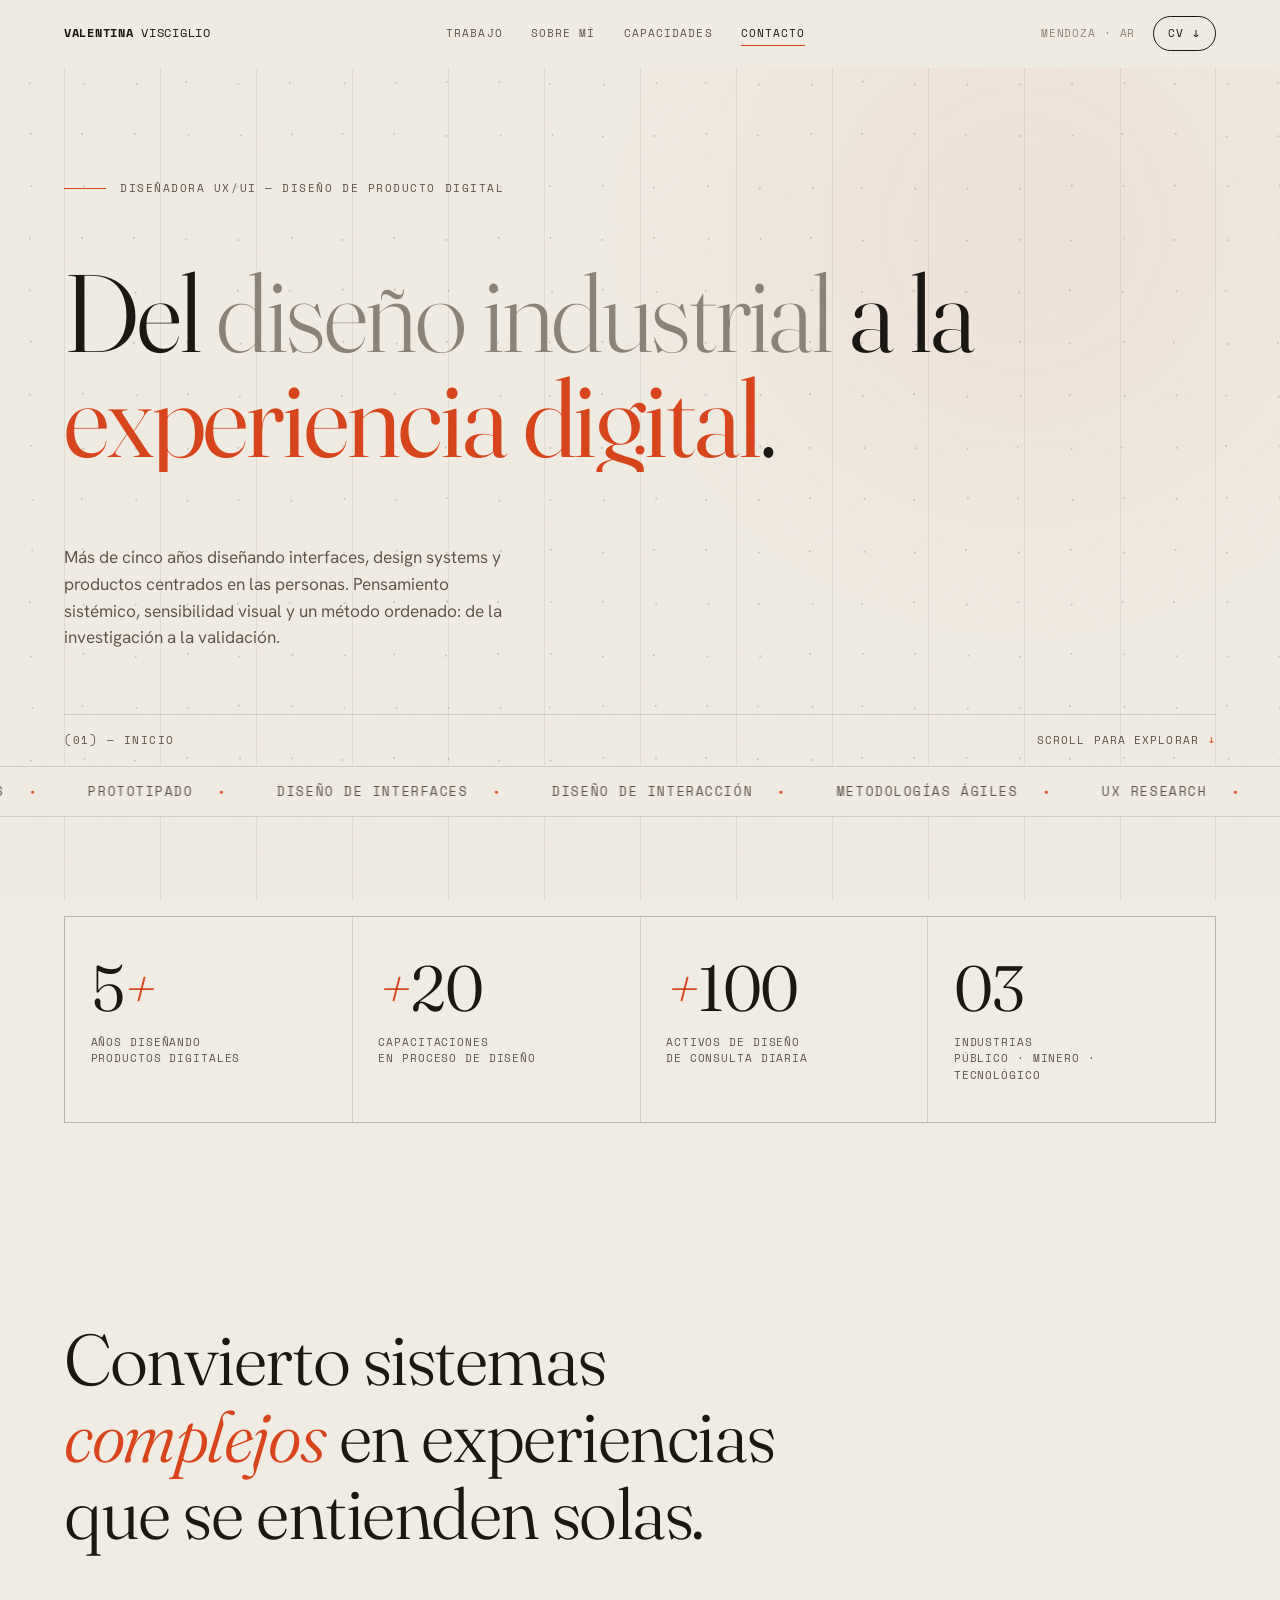
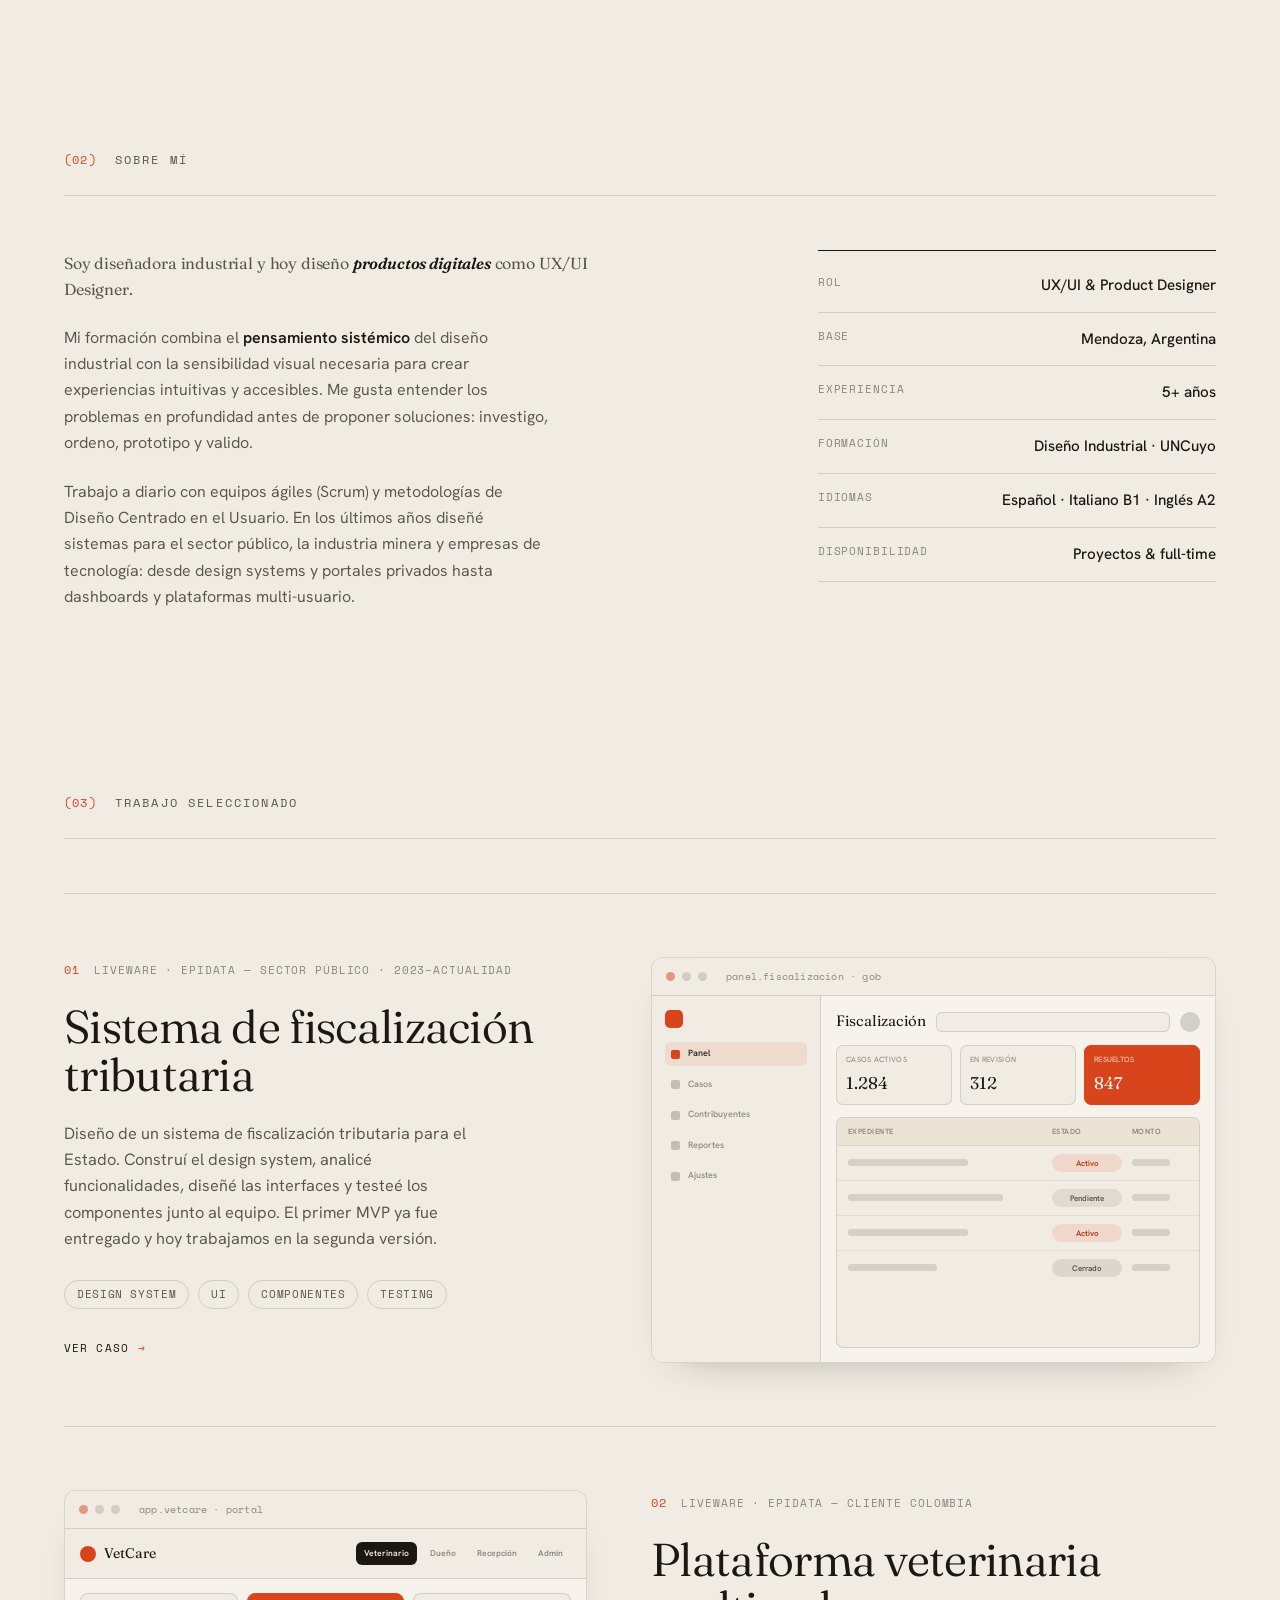
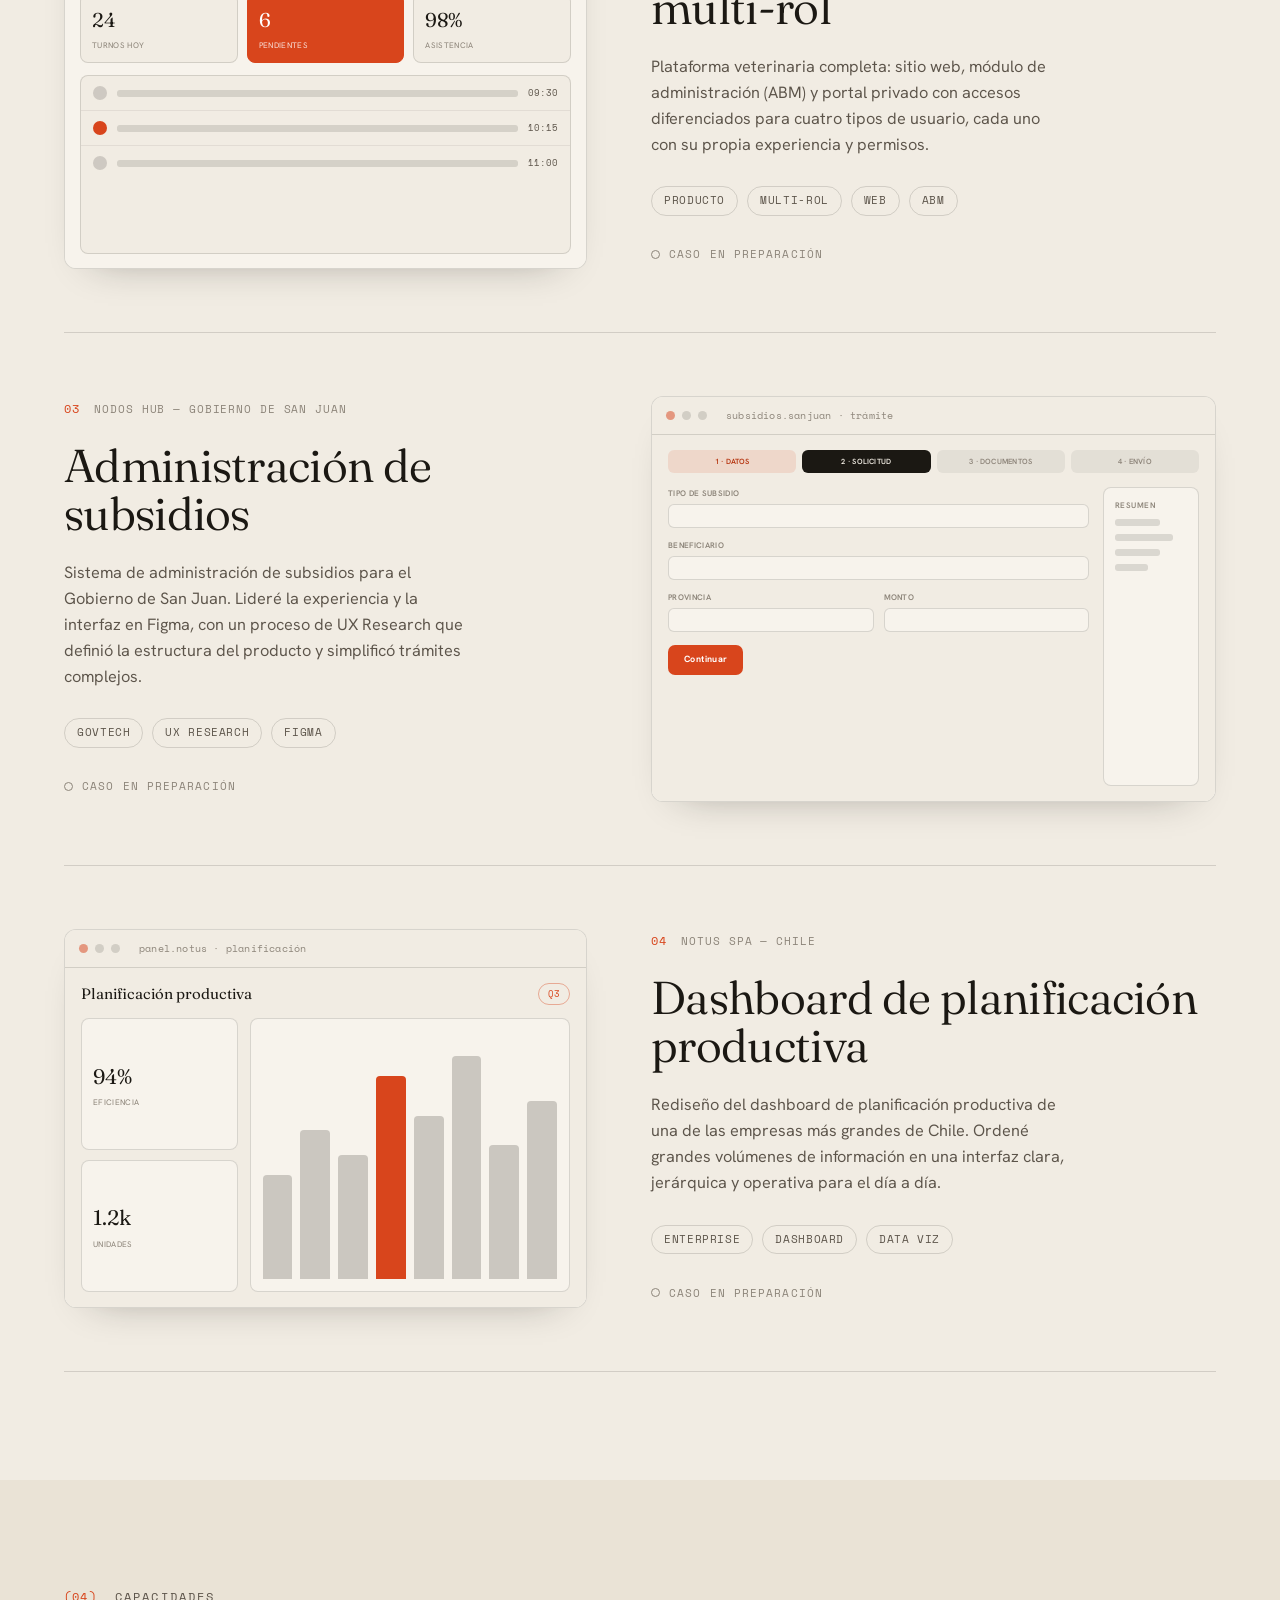
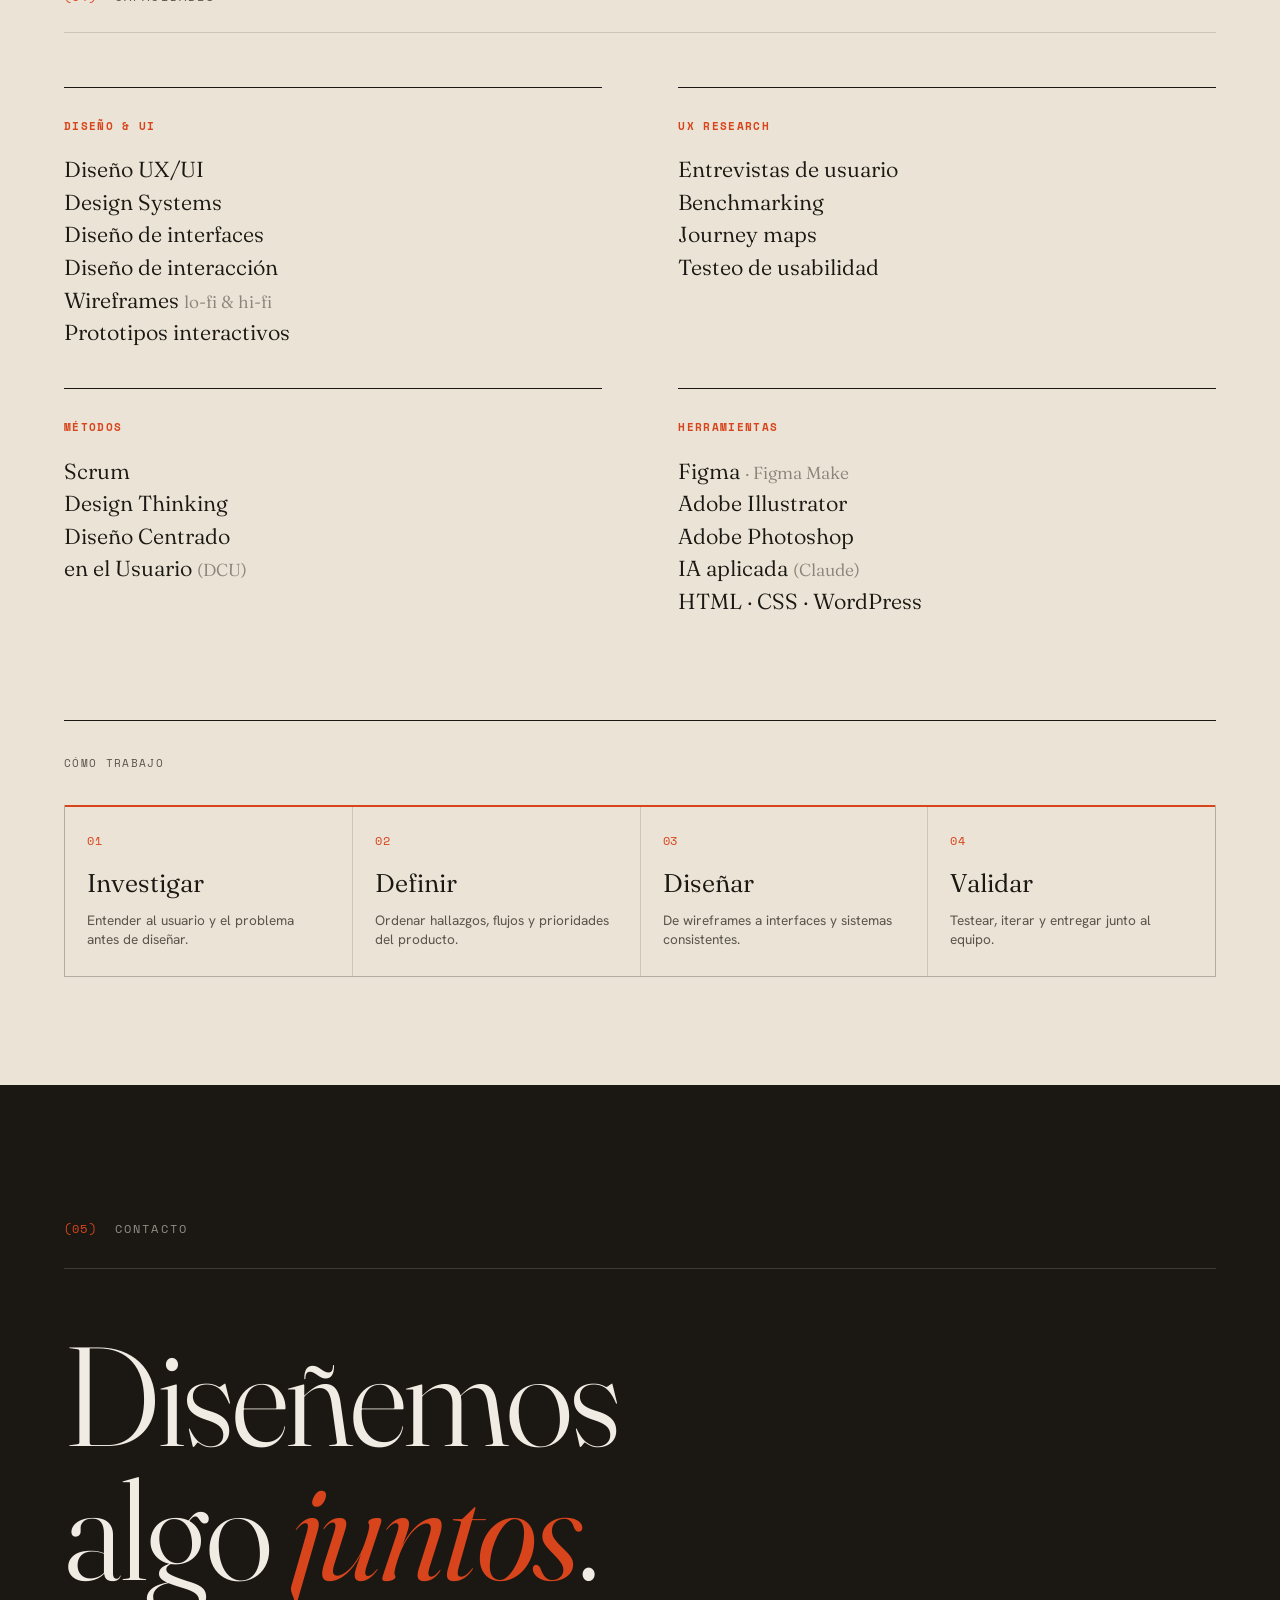
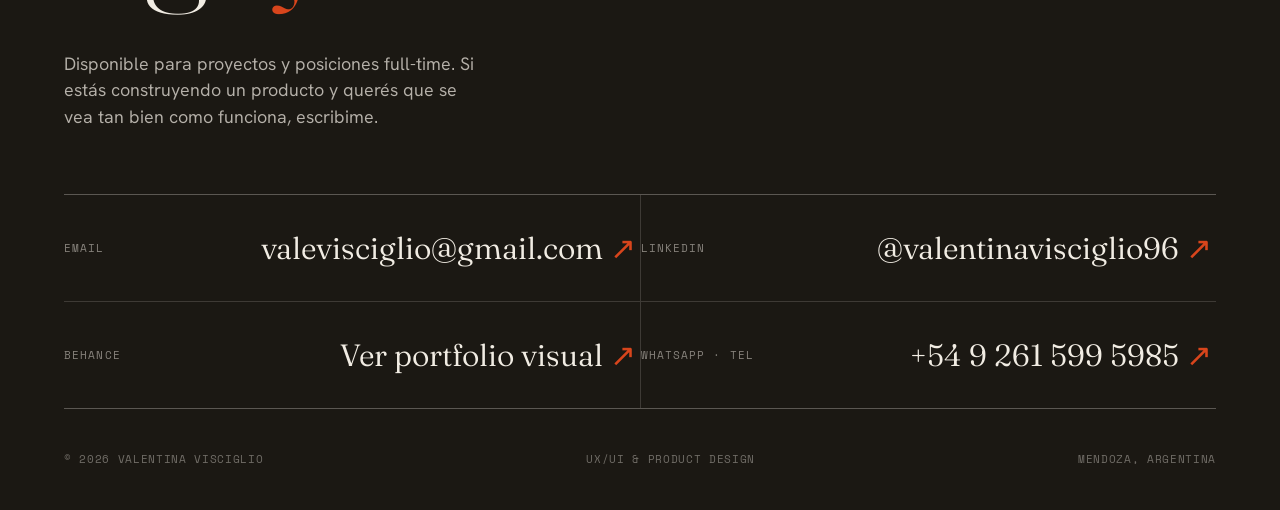
==== index.html @ 0d9dd40e "Initial commit: portfolio estatico (HTML/CSS/JS)" ====
<!DOCTYPE html>
<html lang="es">
<head>
<meta charset="UTF-8">
<meta name="viewport" content="width=device-width, initial-scale=1.0">
<title>Valentina Visciglio — Diseñadora UX/UI · Diseño de producto digital</title>
<meta name="description" content="Portfolio de Valentina Visciglio, diseñadora UX/UI con base en diseño industrial. Design systems, UX research y productos digitales centrados en las personas. Mendoza, Argentina.">
<meta name="theme-color" content="#1B1813">
<link rel="icon" href="assets/favicon.svg" type="image/svg+xml">
<meta property="og:type" content="website">
<meta property="og:title" content="Valentina Visciglio — Diseñadora UX/UI">
<meta property="og:description" content="Del diseño industrial a la experiencia digital. Design systems, UX research y productos digitales centrados en las personas.">
<meta property="og:image" content="assets/og-image.png">
<meta property="og:url" content="https://valentinavisciglio.com.ar/">
<meta property="og:locale" content="es_AR">
<meta name="twitter:card" content="summary_large_image">
<meta name="twitter:title" content="Valentina Visciglio — Diseñadora UX/UI">
<meta name="twitter:description" content="Del diseño industrial a la experiencia digital.">
<meta name="twitter:image" content="assets/og-image.png">

<link rel="preconnect" href="https://fonts.googleapis.com">
<link rel="preconnect" href="https://fonts.gstatic.com" crossorigin>
<link href="https://fonts.googleapis.com/css2?family=Fraunces:ital,opsz,wght@0,9..144,300..900;1,9..144,300..900&family=Hanken+Grotesk:wght@300..800&family=Space+Mono:wght@400;700&display=swap" rel="stylesheet">

<link rel="stylesheet" href="styles.css">
</head>
<body class="loading">
<a href="#trabajo" class="skip">Saltar al contenido</a>

<div class="loader" id="loader" aria-hidden="true">
  <div class="loader__inner">
    <span class="loader__name">Valentina Visciglio</span>
    <span class="loader__bar"><i></i></span>
    <span class="loader__pct" id="pct">0</span>
  </div>
</div>

<div class="glow" aria-hidden="true"></div>
<div class="grain" aria-hidden="true"></div>
<div class="progress" id="progress" aria-hidden="true"></div>
<div class="grid-lines" aria-hidden="true"><span></span><span></span><span></span><span></span><span></span><span></span><span></span><span></span><span></span><span></span><span></span><span></span></div>
<div class="cursor" id="cursor"><span class="cursor__label">Ver</span></div>

<header class="bar" id="bar">
  <div class="bar__inner">
    <a href="#top" class="bar__name" data-link><b>Valentina</b> Visciglio</a>
    <nav class="bar__nav">
      <a href="#trabajo" data-link class="magnetic">Trabajo</a>
      <a href="#sobre" data-link class="magnetic">Sobre mí</a>
      <a href="#capacidades" data-link class="magnetic">Capacidades</a>
      <a href="#contacto" data-link class="magnetic">Contacto</a>
    </nav>
    <div class="bar__right">
      <span class="bar__loc">Mendoza · AR</span>
      <a class="btn-cv magnetic" href="assets/cv.pdf" download data-link>CV <span class="dl">↓</span></a>
    </div>
  </div>
</header>

<main id="top">

  <!-- HERO -->
  <section class="hero" id="inicio">
    <canvas class="hero__canvas" id="grid" aria-hidden="true"></canvas>
    <div class="wrap">
      <div class="hero__eyebrow reveal"><span class="label">Diseñadora UX/UI — Diseño de producto digital</span></div>
      <div class="h-mask reveal"><h1>Del <span class="light">diseño industrial</span> a la <em>experiencia&nbsp;digital</em>.</h1></div>
      <div class="hero__bottom">
        <p class="hero__lede reveal">Más de cinco años diseñando interfaces, design systems y productos centrados en las personas. Pensamiento sistémico, sensibilidad visual y un método ordenado: de la investigación a la validación.</p>
      </div>
      <div class="hero__foot reveal">
        <span class="label">(01) — Inicio</span>
        <a href="#trabajo" class="hero__scroll" data-link>Scroll para explorar <span class="dot">↓</span></a>
      </div>
    </div>
    <div class="marquee" aria-hidden="true">
      <div class="marquee__track" id="marquee">
        <span>UX Research</span><span>Design Systems</span><span>Prototipado</span><span>Diseño de interfaces</span><span>Diseño de interacción</span><span>Metodologías ágiles</span>
        <span>UX Research</span><span>Design Systems</span><span>Prototipado</span><span>Diseño de interfaces</span><span>Diseño de interacción</span><span>Metodologías ágiles</span>
      </div>
    </div>
  </section>

  <!-- STATS -->
  <section class="stats">
    <div class="wrap">
      <div class="stats__grid reveal">
        <div class="stat"><div class="v"><span class="count" data-count="5">5</span><span class="accent">+</span></div><div class="k">Años diseñando<br>productos digitales</div></div>
        <div class="stat"><div class="v"><span class="accent">+</span><span class="count" data-count="20">20</span></div><div class="k">Capacitaciones<br>en proceso de diseño</div></div>
        <div class="stat"><div class="v"><span class="accent">+</span><span class="count" data-count="100">100</span></div><div class="k">Activos de diseño<br>de consulta diaria</div></div>
        <div class="stat"><div class="v"><span class="count" data-count="3" data-pad="2">03</span></div><div class="k">Industrias<br>público · minero · tecnológico</div></div>
      </div>
    </div>
  </section>

  <!-- MANIFESTO -->
  <section class="manifesto">
    <div class="wrap">
      <p class="manifesto__line reveal">Convierto sistemas <em>complejos</em> en experiencias que se entienden solas.</p>
    </div>
  </section>

  <!-- ABOUT -->
  <section class="about" id="sobre">
    <div class="wrap">
      <div class="sec-head reveal"><span class="num">(02)</span><h2>Sobre mí</h2></div>
      <div class="about__grid">
        <div>
          <p class="about__lead reveal">Soy diseñadora industrial y hoy diseño <b>productos digitales</b> como UX/UI Designer.</p>
          <p class="reveal">Mi formación combina el <b>pensamiento sistémico</b> del diseño industrial con la sensibilidad visual necesaria para crear experiencias intuitivas y accesibles. Me gusta entender los problemas en profundidad antes de proponer soluciones: investigo, ordeno, prototipo y valido.</p>
          <p class="reveal">Trabajo a diario con equipos ágiles (Scrum) y metodologías de Diseño Centrado en el Usuario. En los últimos años diseñé sistemas para el sector público, la industria minera y empresas de tecnología: desde design systems y portales privados hasta dashboards y plataformas multi-usuario.</p>
        </div>
        <dl class="spec reveal">
          <div class="spec__row"><dt>Rol</dt><dd>UX/UI &amp; Product Designer</dd></div>
          <div class="spec__row"><dt>Base</dt><dd>Mendoza, Argentina</dd></div>
          <div class="spec__row"><dt>Experiencia</dt><dd>5+ años</dd></div>
          <div class="spec__row"><dt>Formación</dt><dd>Diseño Industrial · UNCuyo</dd></div>
          <div class="spec__row"><dt>Idiomas</dt><dd>Español · Italiano B1 · Inglés A2</dd></div>
          <div class="spec__row"><dt>Disponibilidad</dt><dd class="accent">Proyectos &amp; full-time</dd></div>
        </dl>
      </div>
    </div>
  </section>

  <!-- WORK -->
  <section class="work" id="trabajo">
    <div class="wrap">
      <div class="sec-head reveal"><span class="num">(03)</span><h2>Trabajo seleccionado</h2></div>

      <!-- P1 -->
      <article class="project reveal">
        <div class="project__txt">
          <div class="project__meta"><span class="pn">01</span><span class="pc">Liveware · Epidata — Sector público · 2023–Actualidad</span></div>
          <h3>Sistema de fiscalización tributaria</h3>
          <p class="project__desc">Diseño de un sistema de fiscalización tributaria para el Estado. Construí el design system, analicé funcionalidades, diseñé las interfaces y testeé los componentes junto al equipo. El primer MVP ya fue entregado y hoy trabajamos en la segunda versión.</p>
          <div class="project__tags"><span class="tag">Design System</span><span class="tag">UI</span><span class="tag">Componentes</span><span class="tag">Testing</span></div>
          <a class="project__cta" href="caso-fiscalizacion.html" data-link>Ver caso <span class="ar">→</span></a>
        </div>
        <div class="stage">
          <div class="frame play" data-view>
            <div class="frame__chrome"><i></i><i></i><i></i><span class="url">panel.fiscalización · gob</span></div>
            <div class="frame__body">
              <div class="ui ui--ds">
                <aside class="ui-side anim d1">
                  <span class="ui-logo"></span>
                  <nav class="ui-snav">
                    <span class="ui-sitem is-active"><i></i>Panel</span>
                    <span class="ui-sitem"><i></i>Casos</span>
                    <span class="ui-sitem"><i></i>Contribuyentes</span>
                    <span class="ui-sitem"><i></i>Reportes</span>
                    <span class="ui-sitem"><i></i>Ajustes</span>
                  </nav>
                </aside>
                <main class="ui-main">
                  <header class="ui-top anim d1"><span class="ui-h">Fiscalización</span><span class="ui-search"></span><span class="ui-ava"></span></header>
                  <div class="ui-kpis anim d2">
                    <div class="ui-kpi"><span class="ui-kpi-l">Casos activos</span><span class="ui-kpi-n">1.284</span></div>
                    <div class="ui-kpi"><span class="ui-kpi-l">En revisión</span><span class="ui-kpi-n">312</span></div>
                    <div class="ui-kpi accent"><span class="ui-kpi-l">Resueltos</span><span class="ui-kpi-n">847</span></div>
                  </div>
                  <div class="ui-table anim d3">
                    <div class="ui-tr ui-th"><span>Expediente</span><span>Estado</span><span>Monto</span></div>
                    <div class="ui-tr"><span class="ui-greek w1"></span><span class="ui-pill ok">Activo</span><span class="ui-greek num"></span></div>
                    <div class="ui-tr"><span class="ui-greek w2"></span><span class="ui-pill warn">Pendiente</span><span class="ui-greek num"></span></div>
                    <div class="ui-tr"><span class="ui-greek w1"></span><span class="ui-pill ok">Activo</span><span class="ui-greek num"></span></div>
                    <div class="ui-tr"><span class="ui-greek w3"></span><span class="ui-pill">Cerrado</span><span class="ui-greek num"></span></div>
                  </div>
                </main>
              </div>
            </div>
          </div>
        </div>
      </article>

      <!-- P2 -->
      <article class="project rev reveal">
        <div class="project__txt">
          <div class="project__meta"><span class="pn">02</span><span class="pc">Liveware · Epidata — Cliente Colombia</span></div>
          <h3>Plataforma veterinaria multi-rol</h3>
          <p class="project__desc">Plataforma veterinaria completa: sitio web, módulo de administración (ABM) y portal privado con accesos diferenciados para cuatro tipos de usuario, cada uno con su propia experiencia y permisos.</p>
          <div class="project__tags"><span class="tag">Producto</span><span class="tag">Multi-rol</span><span class="tag">Web</span><span class="tag">ABM</span></div>
          <span class="project__soon">Caso en preparación</span>
        </div>
        <div class="stage">
          <div class="frame play" data-view>
            <div class="frame__chrome"><i></i><i></i><i></i><span class="url">app.vetcare · portal</span></div>
            <div class="frame__body">
              <div class="ui ui--portal">
                <header class="ui-ptop anim d1">
                  <span class="ui-brand"><i></i>VetCare</span>
                  <div class="ui-roles"><span class="ui-role is-active">Veterinario</span><span class="ui-role">Dueño</span><span class="ui-role">Recepción</span><span class="ui-role">Admin</span></div>
                </header>
                <div class="ui-pbody">
                  <div class="ui-pcards anim d2">
                    <div class="ui-pcard"><span class="ui-pc-n">24</span><span class="ui-pc-l">Turnos hoy</span></div>
                    <div class="ui-pcard accent"><span class="ui-pc-n">6</span><span class="ui-pc-l">Pendientes</span></div>
                    <div class="ui-pcard"><span class="ui-pc-n">98%</span><span class="ui-pc-l">Asistencia</span></div>
                  </div>
                  <div class="ui-list anim d3">
                    <div class="ui-li"><span class="ui-dot"></span><span class="ui-greek w2"></span><span class="ui-time">09:30</span></div>
                    <div class="ui-li"><span class="ui-dot accent"></span><span class="ui-greek w1"></span><span class="ui-time">10:15</span></div>
                    <div class="ui-li"><span class="ui-dot"></span><span class="ui-greek w3"></span><span class="ui-time">11:00</span></div>
                  </div>
                </div>
              </div>
            </div>
          </div>
        </div>
      </article>

      <!-- P3 -->
      <article class="project reveal">
        <div class="project__txt">
          <div class="project__meta"><span class="pn">03</span><span class="pc">Nodos Hub — Gobierno de San Juan</span></div>
          <h3>Administración de subsidios</h3>
          <p class="project__desc">Sistema de administración de subsidios para el Gobierno de San Juan. Lideré la experiencia y la interfaz en Figma, con un proceso de UX Research que definió la estructura del producto y simplificó trámites complejos.</p>
          <div class="project__tags"><span class="tag">GovTech</span><span class="tag">UX Research</span><span class="tag">Figma</span></div>
          <span class="project__soon">Caso en preparación</span>
        </div>
        <div class="stage">
          <div class="frame play" data-view>
            <div class="frame__chrome"><i></i><i></i><i></i><span class="url">subsidios.sanjuan · trámite</span></div>
            <div class="frame__body">
              <div class="ui ui--gov">
                <div class="ui-steps anim d1"><span class="ui-step done">1 · Datos</span><span class="ui-step active">2 · Solicitud</span><span class="ui-step">3 · Documentos</span><span class="ui-step">4 · Envío</span></div>
                <div class="ui-formwrap">
                  <div class="ui-form anim d2">
                    <div class="ui-field"><span>Tipo de subsidio</span><span class="ui-input"></span></div>
                    <div class="ui-field"><span>Beneficiario</span><span class="ui-input"></span></div>
                    <div class="ui-field2">
                      <div class="ui-field"><span>Provincia</span><span class="ui-input"></span></div>
                      <div class="ui-field"><span>Monto</span><span class="ui-input"></span></div>
                    </div>
                    <span class="ui-btn">Continuar</span>
                  </div>
                  <aside class="ui-summary anim d3"><span class="ui-sum-t">Resumen</span><span class="ui-greek w1"></span><span class="ui-greek w2"></span><span class="ui-greek w1"></span><span class="ui-greek w3"></span></aside>
                </div>
              </div>
            </div>
          </div>
        </div>
      </article>

      <!-- P4 -->
      <article class="project rev reveal">
        <div class="project__txt">
          <div class="project__meta"><span class="pn">04</span><span class="pc">Notus SpA — Chile</span></div>
          <h3>Dashboard de planificación productiva</h3>
          <p class="project__desc">Rediseño del dashboard de planificación productiva de una de las empresas más grandes de Chile. Ordené grandes volúmenes de información en una interfaz clara, jerárquica y operativa para el día a día.</p>
          <div class="project__tags"><span class="tag">Enterprise</span><span class="tag">Dashboard</span><span class="tag">Data viz</span></div>
          <span class="project__soon">Caso en preparación</span>
        </div>
        <div class="stage">
          <div class="frame play" data-view>
            <div class="frame__chrome"><i></i><i></i><i></i><span class="url">panel.notus · planificación</span></div>
            <div class="frame__body">
              <div class="ui ui--dash">
                <header class="ui-dtop anim d1"><span class="ui-h">Planificación productiva</span><span class="ui-tag">Q3</span></header>
                <div class="ui-dgrid">
                  <div class="ui-dkpis anim d2">
                    <div class="ui-dkpi"><span class="ui-dk-n">94%</span><span class="ui-dk-l">Eficiencia</span></div>
                    <div class="ui-dkpi"><span class="ui-dk-n">1.2k</span><span class="ui-dk-l">Unidades</span></div>
                  </div>
                  <div class="ui-chart anim d3"><div class="ui-bars"><b></b><b></b><b></b><b class="hi"></b><b></b><b></b><b></b><b></b></div></div>
                </div>
              </div>
            </div>
          </div>
        </div>
      </article>

    </div>
  </section>

  <!-- CAPABILITIES -->
  <section class="caps" id="capacidades">
    <div class="wrap">
      <div class="sec-head reveal"><span class="num">(04)</span><h2>Capacidades</h2></div>
      <div class="caps__grid">
        <div class="capblock reveal"><h4>Diseño &amp; UI</h4><ul><li>Diseño UX/UI</li><li>Design Systems</li><li>Diseño de interfaces</li><li>Diseño de interacción</li><li>Wireframes <span>lo-fi & hi-fi</span></li><li>Prototipos interactivos</li></ul></div>
        <div class="capblock reveal"><h4>UX Research</h4><ul><li>Entrevistas de usuario</li><li>Benchmarking</li><li>Journey maps</li><li>Testeo de usabilidad</li></ul></div>
        <div class="capblock reveal"><h4>Métodos</h4><ul><li>Scrum</li><li>Design Thinking</li><li>Diseño Centrado<br>en el Usuario <span>(DCU)</span></li></ul></div>
        <div class="capblock reveal"><h4>Herramientas</h4><ul><li>Figma <span>· Figma Make</span></li><li>Adobe Illustrator</li><li>Adobe Photoshop</li><li>IA aplicada <span>(Claude)</span></li><li>HTML · CSS · WordPress</li></ul></div>
      </div>

      <div class="method reveal">
        <div class="method__label">Cómo trabajo</div>
        <div class="method__steps">
          <span class="method__line"></span>
          <div class="mstep"><div class="n">01</div><div class="t">Investigar</div><div class="d">Entender al usuario y el problema antes de diseñar.</div></div>
          <div class="mstep"><div class="n">02</div><div class="t">Definir</div><div class="d">Ordenar hallazgos, flujos y prioridades del producto.</div></div>
          <div class="mstep"><div class="n">03</div><div class="t">Diseñar</div><div class="d">De wireframes a interfaces y sistemas consistentes.</div></div>
          <div class="mstep"><div class="n">04</div><div class="t">Validar</div><div class="d">Testear, iterar y entregar junto al equipo.</div></div>
        </div>
      </div>
    </div>
  </section>

  <!-- CONTACT -->
  <section class="contact" id="contacto">
    <div class="wrap">
      <div class="contact__head reveal"><span class="num">(05)</span><h2>Contacto</h2></div>
      <h3 class="reveal">Diseñemos<br>algo <em>juntos</em>.</h3>
      <p class="contact__sub reveal">Disponible para proyectos y posiciones full-time. Si estás construyendo un producto y querés que se vea tan bien como funciona, escribime.</p>
      <div class="contact__links reveal">
        <a class="clink" href="mailto:valevisciglio@gmail.com" data-link><span class="clink__k">Email</span><span class="clink__v">valevisciglio@gmail.com <span class="arr">↗</span></span></a>
        <a class="clink" href="https://www.linkedin.com/in/valentinavisciglio96/" target="_blank" rel="noopener" data-link><span class="clink__k">LinkedIn</span><span class="clink__v">@valentinavisciglio96 <span class="arr">↗</span></span></a>
        <a class="clink" href="https://www.behance.net/valentinavisciglio96" target="_blank" rel="noopener" data-link><span class="clink__k">Behance</span><span class="clink__v">Ver portfolio visual <span class="arr">↗</span></span></a>
        <a class="clink" href="https://wa.me/5492615995985" target="_blank" rel="noopener" data-link><span class="clink__k">WhatsApp · Tel</span><span class="clink__v">+54 9 261 599 5985 <span class="arr">↗</span></span></a>
      </div>
      <footer><span>© 2026 Valentina Visciglio</span><span>UX/UI &amp; Product Design</span><span>Mendoza, Argentina</span></footer>
    </div>
  </section>

</main>

<script src="script.js"></script>
</body>
</html>
---- styles.css ----
:root{
    --paper:#F1ECE3; --paper-2:#EAE3D6; --paper-3:#F7F3EC;
    --ink:#1B1813; --ink-soft:#5C544A; --ink-faint:#8C8479;
    --accent:#D8451C; --accent-deep:#B5340F;
    --line:rgba(27,24,19,.14); --line-soft:rgba(27,24,19,.07);
    --serif:"Fraunces", Georgia, serif;
    --sans:"Hanken Grotesk", system-ui, sans-serif;
    --mono:"Space Mono", ui-monospace, monospace;
    --gutter:clamp(20px,5vw,80px); --maxw:1480px;
    --sh-soft:0 18px 40px -30px rgba(27,24,19,.45);
    --sh-lift:0 40px 70px -34px rgba(27,24,19,.55);
  }
  *{margin:0;padding:0;box-sizing:border-box;}
  html{scroll-behavior:smooth;-webkit-font-smoothing:antialiased;text-rendering:optimizeLegibility;}
  body{background:var(--paper);color:var(--ink);font-family:var(--sans);line-height:1.5;overflow-x:hidden;position:relative;}
  body.loading{overflow:hidden;height:100vh;}
  ::selection{background:var(--accent);color:var(--paper);}
  a{color:inherit;text-decoration:none;}

  /* ---------- ambient ---------- */
  .grid-lines{position:fixed;inset:0;z-index:0;pointer-events:none;max-width:var(--maxw);margin:0 auto;padding:0 var(--gutter);display:grid;grid-template-columns:repeat(12,1fr);height:100%;}
  .grid-lines span{border-left:1px solid var(--line-soft);}
  .grid-lines span:last-child{border-right:1px solid var(--line-soft);}
  @media (max-width:760px){.grid-lines{display:none;}}
  .glow{position:fixed;z-index:0;pointer-events:none;width:60vw;height:60vw;max-width:780px;max-height:780px;border-radius:50%;filter:blur(90px);opacity:.5;background:radial-gradient(circle, rgba(216,69,28,.14), transparent 70%);top:-12vw;right:-10vw;}
  .grain{position:fixed;inset:0;z-index:9997;pointer-events:none;opacity:.045;mix-blend-mode:multiply;background-image:url("data:image/svg+xml,%3Csvg xmlns='http://www.w3.org/2000/svg' width='200' height='200'%3E%3Cfilter id='n'%3E%3CfeTurbulence type='fractalNoise' baseFrequency='0.85' numOctaves='3' stitchTiles='stitch'/%3E%3C/filter%3E%3Crect width='100%25' height='100%25' filter='url(%23n)'/%3E%3C/svg%3E");}

  /* ---------- scroll progress ---------- */
  .progress{position:fixed;top:0;left:0;height:2px;width:100%;z-index:9996;transform:scaleX(0);transform-origin:0 50%;background:var(--accent);}

  /* ---------- preloader ---------- */
  .loader{position:fixed;inset:0;z-index:10000;background:var(--ink);display:flex;align-items:center;justify-content:center;transition:transform 1s cubic-bezier(.76,0,.24,1);}
  .loader.done{transform:translateY(-101%);}
  .loader__inner{display:flex;flex-direction:column;align-items:center;gap:22px;width:min(78vw,420px);}
  .loader__name{font-family:var(--mono);font-size:12px;letter-spacing:.22em;text-transform:uppercase;color:var(--paper);opacity:.9;}
  .loader__bar{width:100%;height:1px;background:rgba(241,236,227,.18);overflow:hidden;}
  .loader__bar i{display:block;height:100%;width:0;background:var(--accent);}
  .loader__pct{font-family:var(--serif);font-size:clamp(2.2rem,5vw,3.4rem);font-weight:330;color:var(--paper);font-variation-settings:"opsz" 90;}
  .loader__pct::after{content:"%";font-size:.4em;color:var(--accent);vertical-align:super;margin-left:2px;}

  /* ---------- custom cursor ---------- */
  .cursor{position:fixed;top:0;left:0;z-index:9999;pointer-events:none;width:9px;height:9px;border-radius:50%;background:var(--accent);transform:translate(-50%,-50%);display:flex;align-items:center;justify-content:center;transition:width .25s cubic-bezier(.2,.8,.2,1),height .25s cubic-bezier(.2,.8,.2,1),background .25s;}
  .cursor.is-link{width:54px;height:54px;background:rgba(216,69,28,.12);border:1px solid var(--accent);}
  .cursor.is-view{width:78px;height:78px;background:var(--accent);}
  .cursor__label{color:var(--paper);font-family:var(--mono);font-size:10px;letter-spacing:.05em;text-transform:uppercase;opacity:0;transition:opacity .2s;white-space:nowrap;}
  .cursor.is-view .cursor__label{opacity:1;}
  @media (hover:none),(pointer:coarse){.cursor{display:none;}}
  html.cursor-custom, html.cursor-custom *{cursor:none;}

  /* ---------- atoms ---------- */
  .wrap{max-width:var(--maxw);margin:0 auto;padding-left:var(--gutter);padding-right:var(--gutter);position:relative;z-index:2;}
  .label{font-family:var(--mono);font-size:11px;font-weight:400;letter-spacing:.14em;text-transform:uppercase;color:var(--ink-soft);}
  .accent{color:var(--accent);}
  .sec-head{display:flex;align-items:baseline;gap:18px;padding-bottom:26px;margin-bottom:54px;border-bottom:1px solid var(--line);}
  .sec-head .num{font-family:var(--mono);font-size:12px;color:var(--accent);letter-spacing:.1em;}
  .sec-head h2{font-family:var(--mono);font-size:12px;font-weight:400;letter-spacing:.18em;text-transform:uppercase;color:var(--ink-soft);}
  .reveal{opacity:0;transform:translateY(30px);transition:opacity 1s cubic-bezier(.2,.7,.2,1),transform 1s cubic-bezier(.2,.7,.2,1);}
  .reveal.in{opacity:1;transform:none;}

  /* ---------- top bar ---------- */
  header.bar{position:fixed;top:0;left:0;width:100%;z-index:9000;background:var(--paper);transition:border-color .4s;border-bottom:1px solid transparent;}
  header.bar.scrolled{border-bottom:1px solid var(--line);}
  .bar__inner{max-width:var(--maxw);margin:0 auto;padding:16px var(--gutter);display:flex;align-items:center;justify-content:space-between;gap:24px;}
  .bar__name{font-family:var(--mono);font-size:12px;letter-spacing:.06em;text-transform:uppercase;}
  .bar__name b{font-weight:700;}
  .bar__nav{display:flex;gap:8px;}
  .bar__nav a{font-family:var(--mono);font-size:11px;letter-spacing:.1em;text-transform:uppercase;color:var(--ink-soft);position:relative;padding:6px 10px;display:inline-block;transition:color .3s;}
  .bar__nav a::after{content:"";position:absolute;left:10px;right:10px;bottom:2px;height:1px;background:var(--accent);transform:scaleX(0);transform-origin:0 50%;transition:transform .3s;}
  .bar__nav a:hover,.bar__nav a.is-current{color:var(--ink);}
  .bar__nav a:hover::after,.bar__nav a.is-current::after{transform:scaleX(1);}
  .bar__loc{font-family:var(--mono);font-size:11px;letter-spacing:.08em;text-transform:uppercase;color:var(--ink-faint);}
  @media (max-width:820px){.bar__nav,.bar__loc{display:none;}}

  /* ============ HERO ============ */
  .hero{position:relative;padding-top:clamp(140px,20vh,220px);}
  .hero__canvas{position:absolute;inset:0;z-index:0;pointer-events:none;}
  .hero .wrap{position:relative;z-index:2;}
  .hero__eyebrow{display:flex;align-items:center;gap:14px;margin-bottom:clamp(40px,7vh,80px);}
  .hero__eyebrow::before{content:"";width:42px;height:1px;background:var(--accent);transform-origin:0 50%;transform:scaleX(0);transition:transform .9s cubic-bezier(.16,1,.3,1) .2s;}
  .hero__eyebrow.in::before{transform:scaleX(1);}
  .h-mask{overflow:hidden;display:block;padding-bottom:.08em;}
  .hero h1{font-family:var(--serif);font-weight:330;font-size:clamp(2.7rem,8.6vw,9.2rem);line-height:.96;letter-spacing:-.02em;max-width:16ch;font-variation-settings:"opsz" 144,"SOFT" 0,"WONK" 0;transform:translateY(108%);transition:transform 1.15s cubic-bezier(.16,1,.3,1);}
  .h-mask.in h1{transform:none;}
  .hero h1 .light{color:var(--ink-faint);font-weight:300;}
  .hero h1 em{font-style:normal;font-weight:360;color:var(--accent);font-variation-settings:"opsz" 144,"SOFT" 0,"WONK" 0;}
  .hero__bottom{margin-top:clamp(46px,8vh,92px);}
  .hero__lede{font-size:clamp(1rem,1.35vw,1.18rem);line-height:1.55;color:var(--ink-soft);max-width:46ch;font-weight:380;}
  .hero__foot{display:flex;align-items:center;justify-content:space-between;gap:20px;margin-top:clamp(40px,7vh,78px);padding:17px 0;border-top:1px solid var(--line);}
  .hero__scroll{font-family:var(--mono);font-size:11px;letter-spacing:.1em;text-transform:uppercase;color:var(--ink-soft);display:inline-flex;align-items:center;gap:9px;transition:gap .3s,color .3s;}
  .hero__scroll:hover{color:var(--ink);gap:13px;}
  .hero__scroll .dot{display:inline-block;color:var(--accent);animation:bob 1.8s ease-in-out infinite;}
  @keyframes bob{0%,100%{transform:translateY(0);opacity:1;}50%{transform:translateY(4px);opacity:.5;}}
  @media (max-width:560px){.hero__foot .label{display:none;}}

  /* marquee */
  .marquee{border-top:1px solid var(--line);border-bottom:1px solid var(--line);overflow:hidden;padding:15px 0;background:var(--paper);position:relative;z-index:4;}
  .marquee__track{display:flex;white-space:nowrap;width:max-content;will-change:transform;}
  .marquee__track span{font-family:var(--mono);font-size:13px;letter-spacing:.12em;text-transform:uppercase;color:var(--ink-soft);padding:0 26px;display:inline-flex;align-items:center;gap:26px;}
  .marquee__track span::after{content:"\25CF";color:var(--accent);font-size:7px;}

  /* ============ STATS ============ */
  .stats{padding:clamp(70px,11vh,140px) 0 clamp(40px,6vh,80px);}
  .stats__grid{display:grid;grid-template-columns:repeat(4,1fr);gap:1px;background:var(--line);border:1px solid var(--line);}
  .stat{background:var(--paper);padding:clamp(26px,3vw,44px) clamp(20px,2vw,34px);}
  .stat .v{font-family:var(--serif);font-size:clamp(2.6rem,5vw,4.3rem);line-height:1;font-weight:340;letter-spacing:-.02em;}
  .stat .v .accent{font-style:italic;}
  .stat .k{font-family:var(--mono);font-size:11px;letter-spacing:.08em;text-transform:uppercase;color:var(--ink-soft);margin-top:14px;line-height:1.5;}
  @media (max-width:760px){.stats__grid{grid-template-columns:repeat(2,1fr);}}

  /* ============ MANIFESTO ============ */
  .manifesto{padding:clamp(80px,16vh,200px) 0;}
  .manifesto__line{font-family:var(--serif);font-weight:320;font-size:clamp(2rem,5.6vw,5.4rem);line-height:1.08;letter-spacing:-.02em;max-width:18ch;}
  .manifesto__line em{font-style:italic;color:var(--accent);}

  /* ============ ABOUT ============ */
  .about{padding:clamp(40px,6vh,80px) 0 clamp(80px,12vh,150px);}
  .about__grid{display:grid;grid-template-columns:1.7fr 1fr;gap:clamp(40px,6vw,110px);align-items:start;}
  .about__lead{font-family:var(--serif);font-weight:330;font-size:clamp(1.6rem,3vw,2.7rem);line-height:1.18;letter-spacing:-.01em;margin-bottom:clamp(36px,5vh,60px);max-width:20ch;}
  .about__lead b{color:var(--accent);font-weight:340;font-style:italic;}
  .about p{font-size:clamp(1rem,1.2vw,1.12rem);line-height:1.65;color:var(--ink-soft);margin-bottom:22px;max-width:54ch;font-weight:380;}
  .about p b{color:var(--ink);font-weight:600;}
  .spec{border-top:1px solid var(--ink);padding-top:8px;}
  .spec__row{display:flex;justify-content:space-between;gap:16px;padding:15px 0;border-bottom:1px solid var(--line);}
  .spec__row dt{font-family:var(--mono);font-size:11px;letter-spacing:.08em;text-transform:uppercase;color:var(--ink-faint);}
  .spec__row dd{font-size:.95rem;text-align:right;color:var(--ink);font-weight:500;}
  @media (max-width:860px){.about__grid{grid-template-columns:1fr;gap:54px;}}

  /* ============ WORK ============ */
  .work{padding:clamp(40px,6vh,80px) 0 clamp(80px,12vh,150px);}
  .project{display:grid;grid-template-columns:1fr 1.08fr;gap:clamp(30px,5vw,80px);align-items:center;padding:clamp(48px,7vh,96px) 0;border-top:1px solid var(--line);}
  .project:last-child{border-bottom:1px solid var(--line);}
  .project.rev .project__txt{order:2;}
  .project__meta{display:flex;gap:14px;align-items:baseline;margin-bottom:24px;}
  .project__meta .pn{font-family:var(--mono);font-size:12px;color:var(--accent);letter-spacing:.1em;}
  .project__meta .pc{font-family:var(--mono);font-size:11px;color:var(--ink-faint);letter-spacing:.08em;text-transform:uppercase;}
  .project h3{font-family:var(--serif);font-weight:350;font-size:clamp(1.9rem,3.6vw,3.3rem);line-height:1.04;letter-spacing:-.015em;margin-bottom:22px;}
  .project__desc{font-size:1.02rem;line-height:1.6;color:var(--ink-soft);max-width:46ch;margin-bottom:28px;font-weight:380;}
  .project__tags{display:flex;flex-wrap:wrap;gap:9px;margin-bottom:26px;}
  .tag{font-family:var(--mono);font-size:10.5px;letter-spacing:.06em;text-transform:uppercase;color:var(--ink-soft);border:1px solid var(--line);padding:6px 12px;border-radius:100px;transition:border-color .3s;}
  .project:hover .tag{border-color:rgba(27,24,19,.3);}
  .project__cta{font-family:var(--mono);font-size:11px;letter-spacing:.1em;text-transform:uppercase;color:var(--ink);display:inline-flex;align-items:center;gap:9px;}
  .project__cta .ar{color:var(--accent);transition:transform .3s;display:inline-block;}
  .project:hover .project__cta .ar{transform:translateX(5px);}

  /* device frame */
  .stage{perspective:1300px;}
  .frame{border:1px solid var(--line);border-radius:12px;overflow:hidden;background:var(--paper-3);box-shadow:var(--sh-soft);transform:rotateX(var(--rx,0deg)) rotateY(var(--ry,0deg));transition:transform .4s cubic-bezier(.2,.8,.2,1),box-shadow .5s;transform-style:preserve-3d;}
  .project:hover .frame{box-shadow:var(--sh-lift);}
  .frame__chrome{display:flex;align-items:center;gap:7px;padding:11px 14px;border-bottom:1px solid var(--line);background:var(--paper);}
  .frame__chrome i{width:9px;height:9px;border-radius:50%;background:var(--line);}
  .frame__chrome i:first-child{background:rgba(216,69,28,.5);}
  .frame__chrome .url{margin-left:12px;font-family:var(--mono);font-size:10px;color:var(--ink-faint);letter-spacing:.02em;}
  .frame__body{aspect-ratio:16/10.4;position:relative;overflow:hidden;background:var(--paper-3);}

  /* ---- shared mock UI ---- */
  .ui{position:absolute;inset:0;font-family:var(--sans);color:var(--ink);}
  .ui-greek{display:block;height:7px;border-radius:3px;background:rgba(27,24,19,.13);}
  .ui-greek.w1{width:62%;} .ui-greek.w2{width:80%;} .ui-greek.w3{width:46%;} .ui-greek.num{width:38px;height:7px;}
  .play .anim{opacity:0;transform:translateY(10px);transition:opacity .6s ease,transform .6s ease;}
  .play.go .anim{opacity:1;transform:none;}
  .play.go .anim.d1{transition-delay:.08s;} .play.go .anim.d2{transition-delay:.16s;} .play.go .anim.d3{transition-delay:.24s;} .play.go .anim.d4{transition-delay:.32s;} .play.go .anim.d5{transition-delay:.4s;}

  /* P1 design system */
  .ui--ds{display:grid;grid-template-columns:30% 1fr;}
  .ui-side{background:var(--paper);border-right:1px solid var(--line);padding:14px 13px;display:flex;flex-direction:column;gap:14px;}
  .ui-logo{width:18px;height:18px;border-radius:5px;background:var(--accent);}
  .ui-snav{display:flex;flex-direction:column;gap:7px;}
  .ui-sitem{display:flex;align-items:center;gap:8px;font-size:9px;color:var(--ink-faint);padding:5px 6px;border-radius:5px;font-weight:500;}
  .ui-sitem i{width:9px;height:9px;border-radius:2px;background:rgba(27,24,19,.22);}
  .ui-sitem.is-active{background:rgba(216,69,28,.1);color:var(--ink);}
  .ui-sitem.is-active i{background:var(--accent);}
  .ui-main{padding:14px 15px;display:flex;flex-direction:column;gap:12px;}
  .ui-top{display:flex;align-items:center;gap:10px;}
  .ui-h{font-family:var(--serif);font-size:15px;font-weight:380;}
  .ui-search{flex:1;height:20px;border-radius:6px;background:var(--paper);border:1px solid var(--line);}
  .ui-ava{width:20px;height:20px;border-radius:50%;background:rgba(27,24,19,.16);}
  .ui-kpis{display:grid;grid-template-columns:repeat(3,1fr);gap:8px;}
  .ui-kpi{border:1px solid var(--line);border-radius:7px;padding:8px 9px;background:var(--paper);display:flex;flex-direction:column;gap:5px;}
  .ui-kpi.accent{background:var(--accent);border-color:var(--accent);}
  .ui-kpi-l{font-size:7.5px;letter-spacing:.04em;text-transform:uppercase;color:var(--ink-faint);}
  .ui-kpi.accent .ui-kpi-l{color:rgba(255,255,255,.8);}
  .ui-kpi-n{font-family:var(--serif);font-size:17px;font-weight:380;}
  .ui-kpi.accent .ui-kpi-n{color:#fff;}
  .ui-table{border:1px solid var(--line);border-radius:7px;overflow:hidden;background:var(--paper);flex:1;}
  .ui-tr{display:grid;grid-template-columns:1fr 70px 56px;gap:10px;align-items:center;padding:8px 11px;border-bottom:1px solid var(--line-soft);}
  .ui-tr:last-child{border-bottom:none;}
  .ui-th{background:var(--paper-2);}
  .ui-th span{font-size:7.5px;letter-spacing:.06em;text-transform:uppercase;color:var(--ink-faint);font-weight:600;}
  .ui-pill{font-size:8px;font-weight:600;text-align:center;padding:3px 0;border-radius:100px;background:rgba(27,24,19,.1);color:var(--ink-soft);}
  .ui-pill.ok{background:rgba(216,69,28,.12);color:var(--accent-deep);}
  .ui-pill.warn{background:rgba(27,24,19,.08);color:var(--ink-soft);}

  /* P2 portal */
  .ui--portal{display:flex;flex-direction:column;}
  .ui-ptop{display:flex;align-items:center;justify-content:space-between;padding:13px 15px;border-bottom:1px solid var(--line);background:var(--paper);}
  .ui-brand{display:flex;align-items:center;gap:8px;font-family:var(--serif);font-size:14px;font-weight:400;}
  .ui-brand i{width:16px;height:16px;border-radius:50%;background:var(--accent);}
  .ui-roles{display:flex;gap:5px;}
  .ui-role{font-size:8.5px;font-weight:600;padding:5px 8px;border-radius:6px;color:var(--ink-faint);}
  .ui-role.is-active{background:var(--ink);color:var(--paper);}
  .ui-pbody{padding:14px 15px;display:flex;flex-direction:column;gap:12px;flex:1;}
  .ui-pcards{display:grid;grid-template-columns:repeat(3,1fr);gap:9px;}
  .ui-pcard{border:1px solid var(--line);border-radius:8px;padding:11px;background:var(--paper);display:flex;flex-direction:column;gap:4px;}
  .ui-pcard.accent{background:var(--accent);border-color:var(--accent);}
  .ui-pc-n{font-family:var(--serif);font-size:20px;font-weight:380;}
  .ui-pcard.accent .ui-pc-n{color:#fff;}
  .ui-pc-l{font-size:8px;text-transform:uppercase;letter-spacing:.04em;color:var(--ink-faint);}
  .ui-pcard.accent .ui-pc-l{color:rgba(255,255,255,.82);}
  .ui-list{border:1px solid var(--line);border-radius:8px;background:var(--paper);overflow:hidden;flex:1;}
  .ui-li{display:flex;align-items:center;gap:10px;padding:10px 12px;border-bottom:1px solid var(--line-soft);}
  .ui-li:last-child{border-bottom:none;}
  .ui-dot{width:14px;height:14px;border-radius:50%;background:rgba(27,24,19,.16);flex:none;}
  .ui-dot.accent{background:var(--accent);}
  .ui-li .ui-greek{flex:1;}
  .ui-time{font-family:var(--mono);font-size:9px;color:var(--ink-soft);}

  /* P3 gov wizard */
  .ui--gov{padding:15px 16px;display:flex;flex-direction:column;gap:14px;background:var(--paper);}
  .ui-steps{display:flex;gap:6px;}
  .ui-step{flex:1;font-size:7.5px;font-weight:600;text-transform:uppercase;letter-spacing:.03em;text-align:center;padding:6px 0;border-radius:6px;background:rgba(27,24,19,.06);color:var(--ink-faint);position:relative;}
  .ui-step.done{background:rgba(216,69,28,.12);color:var(--accent-deep);}
  .ui-step.active{background:var(--ink);color:var(--paper);}
  .ui-formwrap{display:grid;grid-template-columns:1fr 96px;gap:14px;flex:1;}
  .ui-form{display:flex;flex-direction:column;gap:11px;}
  .ui-field{display:flex;flex-direction:column;gap:5px;}
  .ui-field>span:first-child{font-size:8px;text-transform:uppercase;letter-spacing:.04em;color:var(--ink-faint);font-weight:600;}
  .ui-input{height:24px;border-radius:6px;background:var(--paper-3);border:1px solid var(--line);}
  .ui-field2{display:grid;grid-template-columns:1fr 1fr;gap:10px;}
  .ui-btn{margin-top:2px;align-self:flex-start;font-size:9px;font-weight:700;color:#fff;background:var(--accent);padding:8px 16px;border-radius:7px;letter-spacing:.04em;}
  .ui-summary{border:1px solid var(--line);border-radius:8px;background:var(--paper-3);padding:11px;display:flex;flex-direction:column;gap:8px;}
  .ui-sum-t{font-size:8px;text-transform:uppercase;letter-spacing:.06em;color:var(--ink-faint);font-weight:600;}

  /* P4 dashboard */
  .ui--dash{padding:15px 16px;display:flex;flex-direction:column;gap:13px;background:var(--paper);}
  .ui-dtop{display:flex;align-items:center;justify-content:space-between;}
  .ui-tag{font-family:var(--mono);font-size:9px;color:var(--accent);border:1px solid rgba(216,69,28,.4);padding:3px 9px;border-radius:100px;}
  .ui-dgrid{display:grid;grid-template-columns:32% 1fr;gap:12px;flex:1;}
  .ui-dkpis{display:flex;flex-direction:column;gap:10px;}
  .ui-dkpi{border:1px solid var(--line);border-radius:8px;padding:11px;background:var(--paper-3);display:flex;flex-direction:column;gap:4px;flex:1;justify-content:center;}
  .ui-dk-n{font-family:var(--serif);font-size:21px;font-weight:380;}
  .ui-dk-l{font-size:8px;text-transform:uppercase;letter-spacing:.04em;color:var(--ink-faint);}
  .ui-chart{border:1px solid var(--line);border-radius:8px;background:var(--paper-3);padding:12px;display:flex;align-items:flex-end;}
  .ui-bars{display:flex;align-items:flex-end;gap:8px;width:100%;height:100%;}
  .ui-bars b{flex:1;border-radius:4px 4px 0 0;background:rgba(27,24,19,.2);transform:scaleY(.06);transform-origin:50% 100%;transition:transform .7s cubic-bezier(.2,.8,.2,1);}
  .ui-bars b.hi{background:var(--accent);}
  .play.go .ui-bars b{transform:scaleY(1);}
  .ui-bars b:nth-child(1){height:42%;transition-delay:.05s;} .ui-bars b:nth-child(2){height:60%;transition-delay:.1s;} .ui-bars b:nth-child(3){height:50%;transition-delay:.15s;} .ui-bars b:nth-child(4){height:82%;transition-delay:.2s;} .ui-bars b:nth-child(5){height:66%;transition-delay:.25s;} .ui-bars b:nth-child(6){height:90%;transition-delay:.3s;} .ui-bars b:nth-child(7){height:54%;transition-delay:.35s;} .ui-bars b:nth-child(8){height:72%;transition-delay:.4s;}

  @media (max-width:860px){
    .project{grid-template-columns:1fr;gap:36px;}
    .project .stage{order:-1;}
    .project.rev .project__txt{order:0;}
  }

  /* ============ CAPABILITIES ============ */
  .caps{padding:clamp(80px,12vh,150px) 0;background:var(--paper-2);position:relative;z-index:2;}
  .caps__grid{display:grid;grid-template-columns:repeat(2,1fr);gap:0 clamp(40px,6vw,90px);}
  .capblock{border-top:1px solid var(--ink);padding:30px 0 38px;}
  .capblock h4{font-family:var(--mono);font-size:11px;letter-spacing:.12em;text-transform:uppercase;color:var(--accent);margin-bottom:20px;}
  .capblock ul{list-style:none;}
  .capblock li{font-family:var(--serif);font-weight:340;font-size:clamp(1.15rem,1.7vw,1.55rem);line-height:1.5;color:var(--ink);}
  .capblock li span{color:var(--ink-faint);font-size:.8em;}
  @media (max-width:760px){.caps__grid{grid-template-columns:1fr;}}

  /* process */
  .method{margin-top:clamp(50px,7vh,80px);border-top:1px solid var(--ink);padding-top:34px;}
  .method__label{font-family:var(--mono);font-size:11px;letter-spacing:.12em;text-transform:uppercase;color:var(--ink-soft);margin-bottom:34px;}
  .method__steps{position:relative;display:grid;grid-template-columns:repeat(4,1fr);gap:1px;background:var(--line);border:1px solid var(--line);}
  .method__line{position:absolute;top:-1px;left:0;height:2px;background:var(--accent);width:0;transition:width 1.4s cubic-bezier(.4,0,.2,1);z-index:3;}
  .method.go .method__line{width:100%;}
  .mstep{background:var(--paper-2);padding:26px 22px;opacity:.4;transition:opacity .6s ease;}
  .method.go .mstep{opacity:1;}
  .method.go .mstep:nth-child(2){transition-delay:.25s;} .method.go .mstep:nth-child(3){transition-delay:.55s;} .method.go .mstep:nth-child(4){transition-delay:.85s;} .method.go .mstep:nth-child(5){transition-delay:1.15s;}
  .mstep .n{font-family:var(--mono);font-size:12px;color:var(--accent);letter-spacing:.08em;}
  .mstep .t{font-family:var(--serif);font-size:clamp(1.3rem,2vw,1.8rem);font-weight:350;margin:14px 0 8px;}
  .mstep .d{font-size:.85rem;color:var(--ink-soft);line-height:1.45;}
  @media (max-width:760px){.method__steps{grid-template-columns:repeat(2,1fr);}}

  /* ============ CONTACT ============ */
  .contact{background:var(--ink);color:var(--paper);padding:clamp(90px,15vh,180px) 0 0;position:relative;z-index:2;}
  .contact .label{color:rgba(241,236,227,.55);}
  .contact__head{padding-bottom:30px;margin-bottom:60px;border-bottom:1px solid rgba(241,236,227,.16);display:flex;gap:18px;align-items:baseline;}
  .contact__head .num{font-family:var(--mono);font-size:12px;color:var(--accent);letter-spacing:.1em;}
  .contact__head h2{font-family:var(--mono);font-size:12px;font-weight:400;letter-spacing:.18em;text-transform:uppercase;color:rgba(241,236,227,.55);}
  .contact h3{font-family:var(--serif);font-weight:320;font-size:clamp(3rem,11vw,9rem);line-height:.95;letter-spacing:-.02em;margin-bottom:clamp(40px,6vh,70px);}
  .contact h3 em{font-style:italic;color:var(--accent);font-weight:360;}
  .contact__sub{font-size:clamp(1.05rem,1.4vw,1.25rem);color:rgba(241,236,227,.72);max-width:42ch;margin-bottom:clamp(50px,7vh,80px);font-weight:380;line-height:1.5;}
  .contact__links{display:grid;grid-template-columns:repeat(2,1fr);gap:1px;background:rgba(241,236,227,.16);border-top:1px solid rgba(241,236,227,.16);border-bottom:1px solid rgba(241,236,227,.16);}
  .clink{background:var(--ink);padding:30px 4px 30px 0;display:flex;justify-content:space-between;align-items:center;gap:16px;transition:padding-left .35s,background .35s;}
  .clink:hover{padding-left:18px;background:#231f19;}
  .clink__k{font-family:var(--mono);font-size:11px;letter-spacing:.1em;text-transform:uppercase;color:rgba(241,236,227,.5);}
  .clink__v{font-family:var(--serif);font-size:clamp(1.3rem,2.4vw,2.1rem);font-weight:340;}
  .clink__v .arr{display:inline-block;color:var(--accent);transition:transform .35s;}
  .clink:hover .clink__v .arr{transform:translate(5px,-5px);}
  @media (max-width:680px){.contact__links{grid-template-columns:1fr;}}
  footer{padding:42px 0;display:flex;justify-content:space-between;flex-wrap:wrap;gap:14px;}
  footer span{font-family:var(--mono);font-size:11px;letter-spacing:.06em;text-transform:uppercase;color:rgba(241,236,227,.4);}

  /* ============ ACCESSIBILITY ============ */
  :focus{outline:none;}
  :focus-visible{outline:2px solid var(--accent);outline-offset:3px;border-radius:2px;}
  .contact :focus-visible{outline-color:#fff;}
  .skip{position:absolute;left:-9999px;top:0;z-index:10001;background:var(--ink);color:var(--paper);font-family:var(--mono);font-size:12px;padding:12px 18px;border-radius:0 0 8px 0;}
  .skip:focus{left:0;}

  /* ============ CV BUTTON / NAV ============ */
  .bar__right{display:flex;align-items:center;gap:18px;}
  .btn-cv{font-family:var(--mono);font-size:11px;letter-spacing:.08em;text-transform:uppercase;color:var(--ink);border:1px solid var(--ink);padding:8px 14px;border-radius:100px;display:inline-flex;align-items:center;gap:8px;transition:background .3s,color .3s;}
  .btn-cv:hover{background:var(--ink);color:var(--paper);}
  .btn-cv .dl{font-size:13px;line-height:1;}
  @media (max-width:820px){.btn-cv{display:none;}}

  /* ============ CTA EN PREPARACIÓN ============ */
  .project__soon{font-family:var(--mono);font-size:11px;letter-spacing:.1em;text-transform:uppercase;color:var(--ink-faint);display:inline-flex;align-items:center;gap:9px;}
  .project__soon::before{content:"";width:7px;height:7px;border-radius:50%;border:1px solid var(--ink-faint);}

  /* ============ CASE STUDY PAGE ============ */
  .case{padding-top:clamp(110px,16vh,170px);}
  .case-back{font-family:var(--mono);font-size:11px;letter-spacing:.1em;text-transform:uppercase;color:var(--ink-soft);display:inline-flex;align-items:center;gap:9px;margin-bottom:clamp(40px,7vh,70px);transition:gap .3s,color .3s;}
  .case-back:hover{color:var(--ink);gap:13px;}
  .case-back .ar{color:var(--accent);}
  .case-hero__meta{display:flex;gap:14px;align-items:baseline;margin-bottom:26px;}
  .case-hero__meta .pn{font-family:var(--mono);font-size:12px;color:var(--accent);letter-spacing:.1em;}
  .case-hero__meta .pc{font-family:var(--mono);font-size:11px;color:var(--ink-faint);letter-spacing:.08em;text-transform:uppercase;}
  .case-hero h1{font-family:var(--serif);font-weight:340;font-size:clamp(2.4rem,6.5vw,6rem);line-height:1;letter-spacing:-.02em;max-width:16ch;font-variation-settings:"opsz" 144;}
  .case-hero__lede{font-size:clamp(1.1rem,1.6vw,1.4rem);line-height:1.5;color:var(--ink-soft);max-width:52ch;margin-top:clamp(28px,4vh,44px);font-weight:380;}
  .case-facts{display:grid;grid-template-columns:repeat(4,1fr);gap:1px;background:var(--line);border:1px solid var(--line);margin-top:clamp(46px,7vh,80px);}
  .case-fact{background:var(--paper);padding:24px 22px;}
  .case-fact dt{font-family:var(--mono);font-size:10.5px;letter-spacing:.08em;text-transform:uppercase;color:var(--ink-faint);margin-bottom:10px;}
  .case-fact dd{font-size:1rem;font-weight:500;line-height:1.4;}
  @media (max-width:760px){.case-facts{grid-template-columns:repeat(2,1fr);}}

  .imgslot{border:1px dashed var(--line);border-radius:12px;background:repeating-linear-gradient(135deg,transparent,transparent 12px,var(--line-soft) 12px,var(--line-soft) 13px),var(--paper-3);display:flex;align-items:center;justify-content:center;color:var(--ink-faint);font-family:var(--mono);font-size:11px;letter-spacing:.06em;text-transform:uppercase;text-align:center;padding:24px;min-height:120px;}
  .imgslot.cover{aspect-ratio:16/8.5;margin-top:clamp(46px,7vh,80px);}
  .imgslot.tall{aspect-ratio:4/3;}
  .imgslot.wide{aspect-ratio:16/7;}

  .case-block{padding:clamp(64px,10vh,120px) 0;border-top:1px solid var(--line);}
  .case-block:first-of-type{border-top:none;}
  .case-block__grid{display:grid;grid-template-columns:0.9fr 1.4fr;gap:clamp(34px,5vw,80px);align-items:start;}
  .case-block__grid.flip .case-block__media{order:-1;}
  .case-step{font-family:var(--mono);font-size:11px;letter-spacing:.12em;text-transform:uppercase;color:var(--accent);margin-bottom:18px;}
  .case-block h2{font-family:var(--serif);font-weight:350;font-size:clamp(1.7rem,3vw,2.6rem);line-height:1.1;letter-spacing:-.01em;margin-bottom:24px;}
  .case-block p{font-size:1.05rem;line-height:1.65;color:var(--ink-soft);margin-bottom:18px;max-width:56ch;font-weight:380;}
  .case-block p b{color:var(--ink);font-weight:600;}
  .case-block ul{list-style:none;margin-top:8px;}
  .case-block li{font-size:1.02rem;line-height:1.6;color:var(--ink-soft);padding-left:20px;position:relative;margin-bottom:8px;}
  .case-block li::before{content:"";position:absolute;left:0;top:11px;width:7px;height:1px;background:var(--accent);}
  @media (max-width:860px){.case-block__grid{grid-template-columns:1fr;gap:34px;}.case-block__grid.flip .case-block__media{order:0;}}

  .case-metrics{display:grid;grid-template-columns:repeat(3,1fr);gap:1px;background:var(--line);border:1px solid var(--line);margin-top:30px;}
  .case-metric{background:var(--paper);padding:28px 24px;}
  .case-metric .mv{font-family:var(--serif);font-size:clamp(2.4rem,4vw,3.4rem);font-weight:340;line-height:1;letter-spacing:-.02em;}
  .case-metric .mv .accent{font-style:italic;}
  .case-metric .ml{font-family:var(--mono);font-size:10.5px;letter-spacing:.06em;text-transform:uppercase;color:var(--ink-soft);margin-top:12px;line-height:1.4;}
  @media (max-width:760px){.case-metrics{grid-template-columns:1fr;}}

  .case-next{border-top:1px solid var(--line);padding:clamp(60px,9vh,110px) 0;display:flex;align-items:center;justify-content:space-between;gap:24px;flex-wrap:wrap;}
  .case-next__l{font-family:var(--mono);font-size:11px;letter-spacing:.1em;text-transform:uppercase;color:var(--ink-faint);}
  .case-next a{font-family:var(--serif);font-size:clamp(1.6rem,3vw,2.6rem);font-weight:340;display:inline-flex;align-items:center;gap:14px;}
  .case-next a .ar{color:var(--accent);transition:transform .3s;}
  .case-next a:hover .ar{transform:translateX(6px);}

  @media (prefers-reduced-motion:reduce){
    *{animation:none!important;transition:none!important;scroll-behavior:auto!important;}
    .reveal{opacity:1;transform:none;}
    .h-mask h1{transform:none;}
    .hero__eyebrow::before{transform:scaleX(1);}
    .method__line{width:100%;}.mstep{opacity:1;}
    .ui-bars b{transform:scaleY(1);}.play .anim{opacity:1;transform:none;}
    .loader{display:none;}
  }
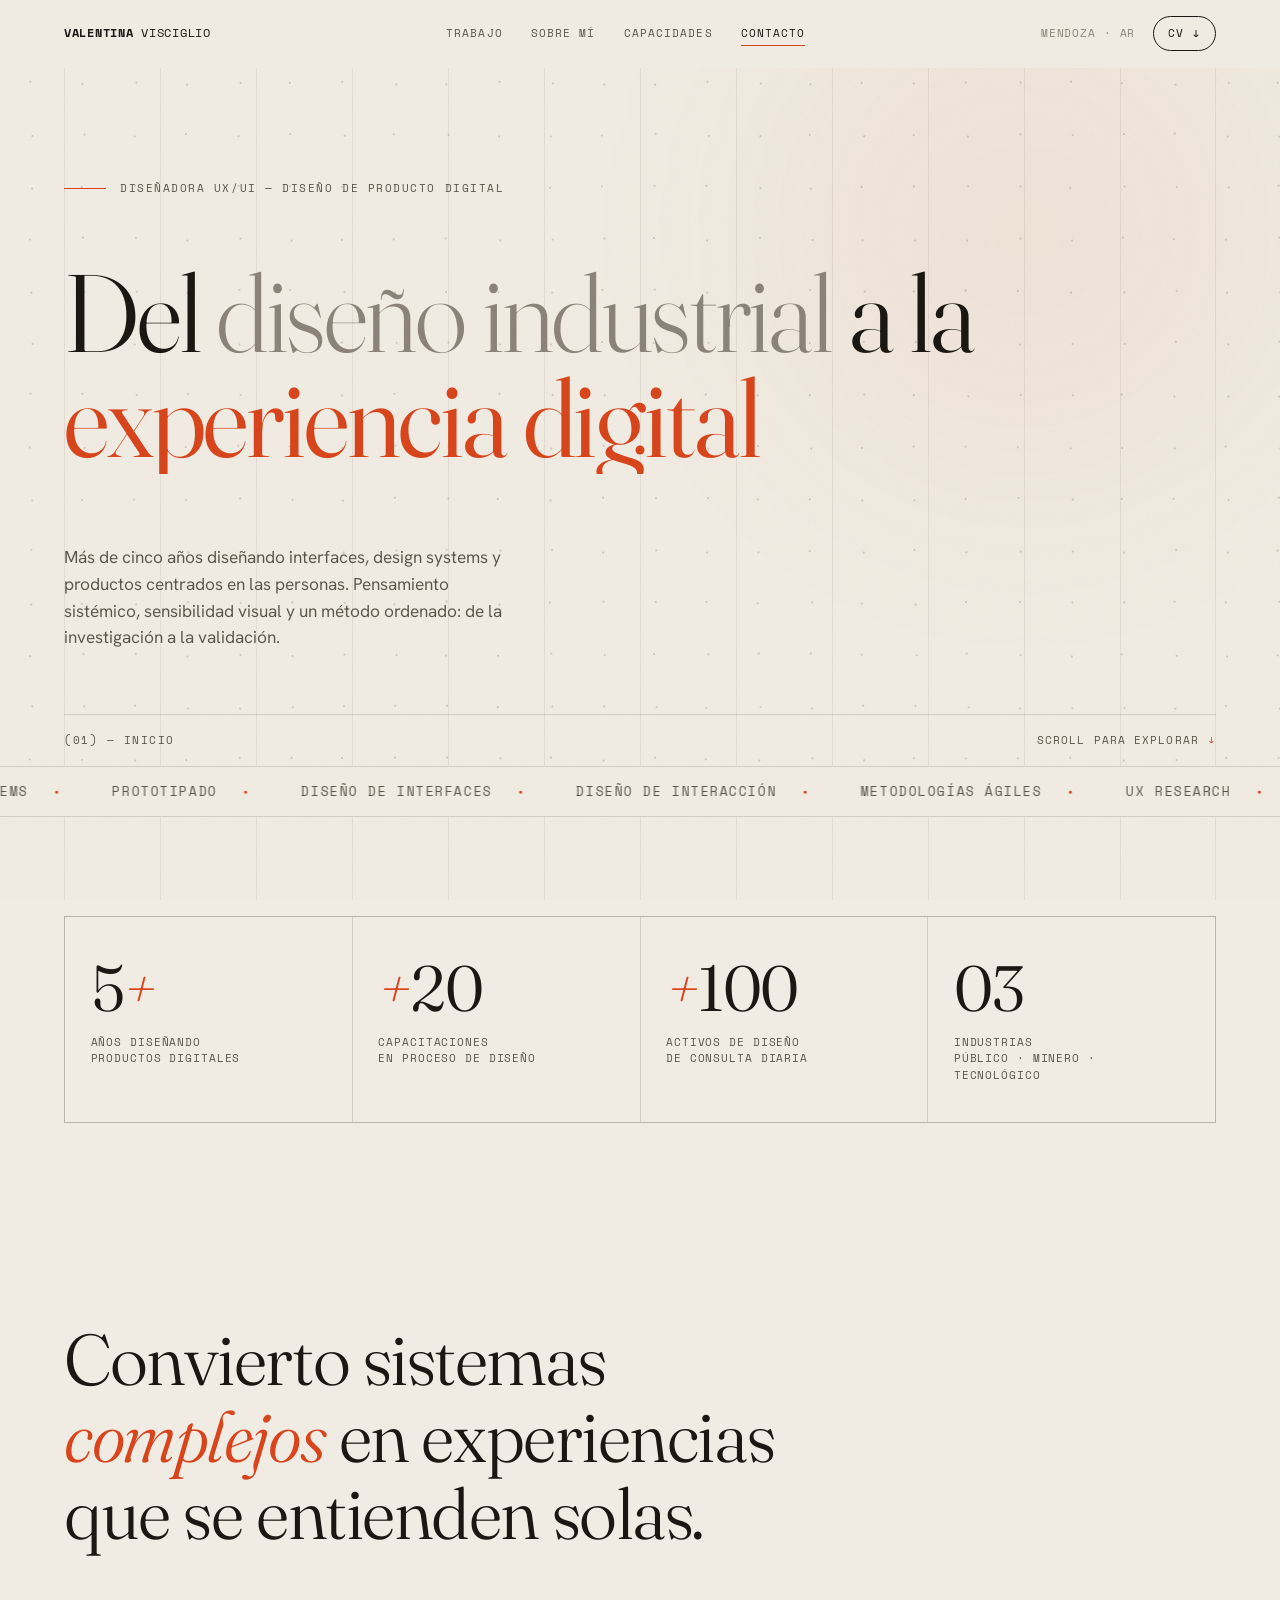
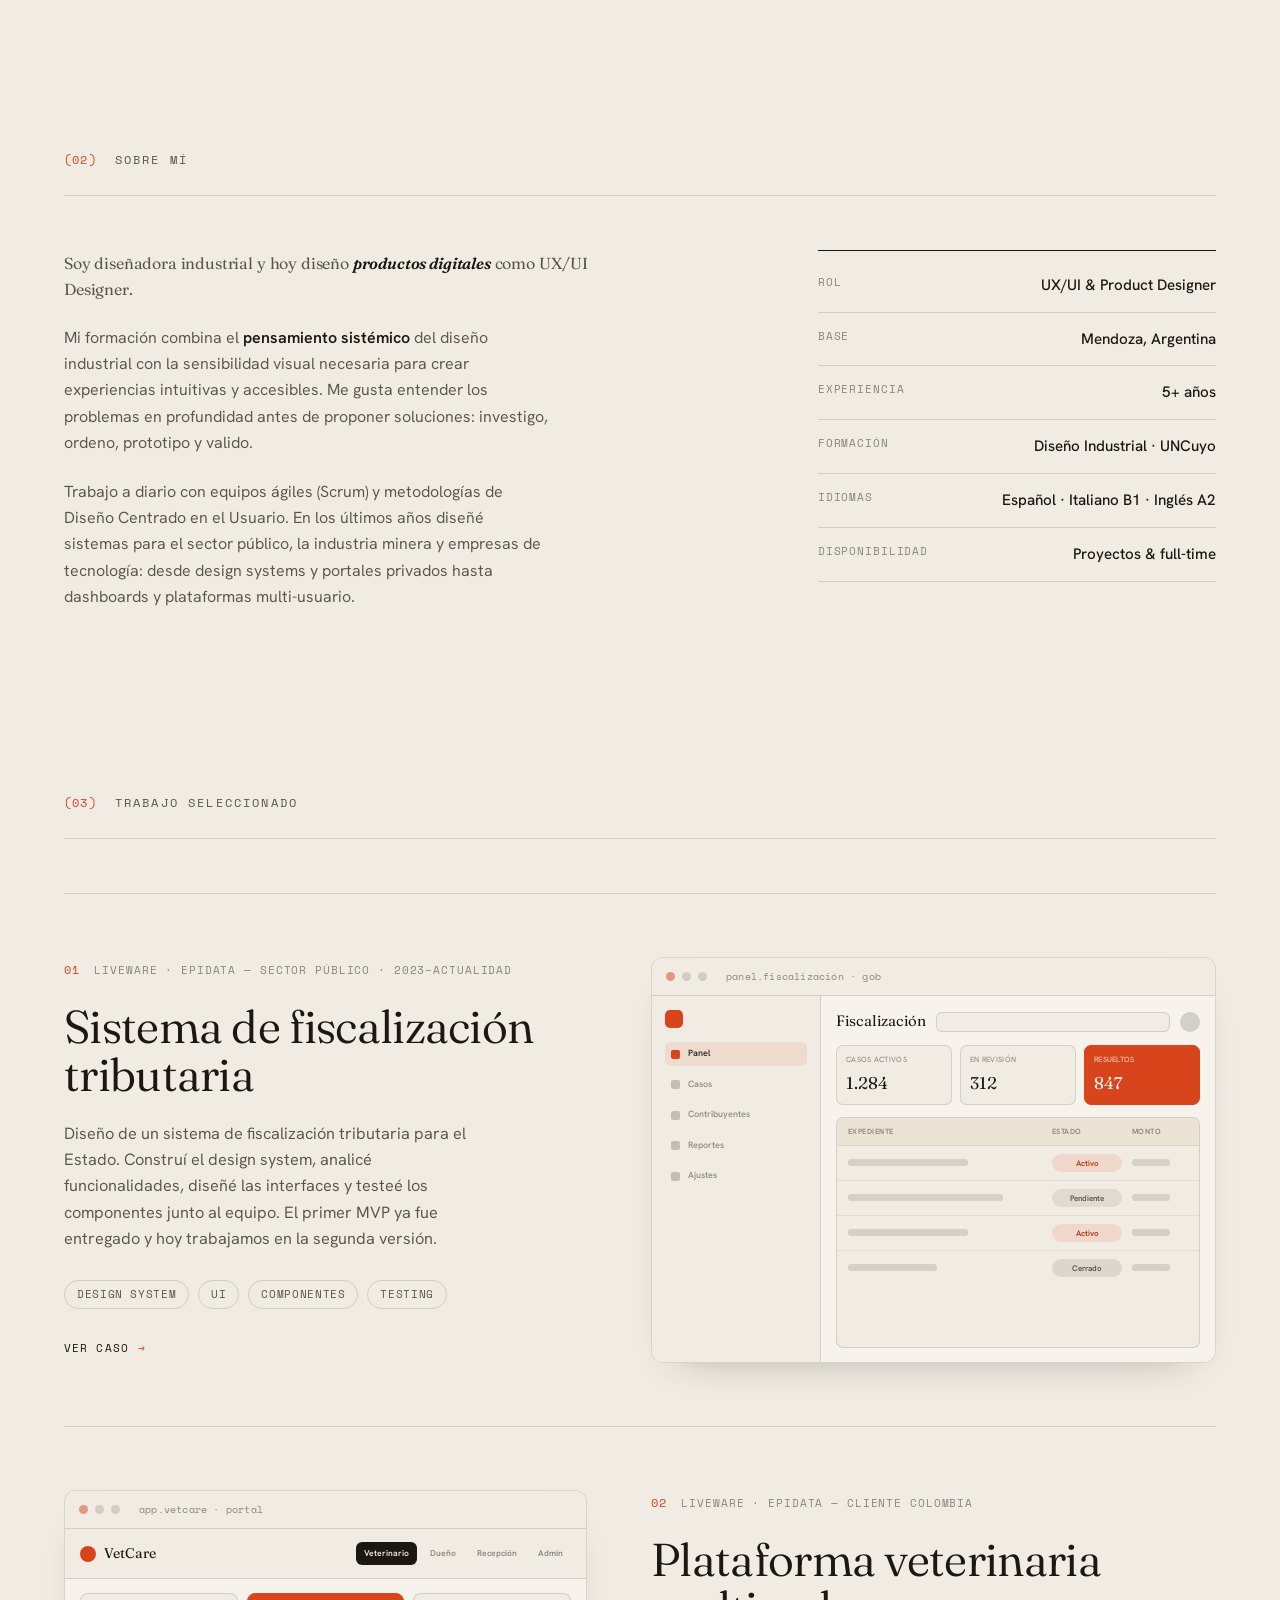
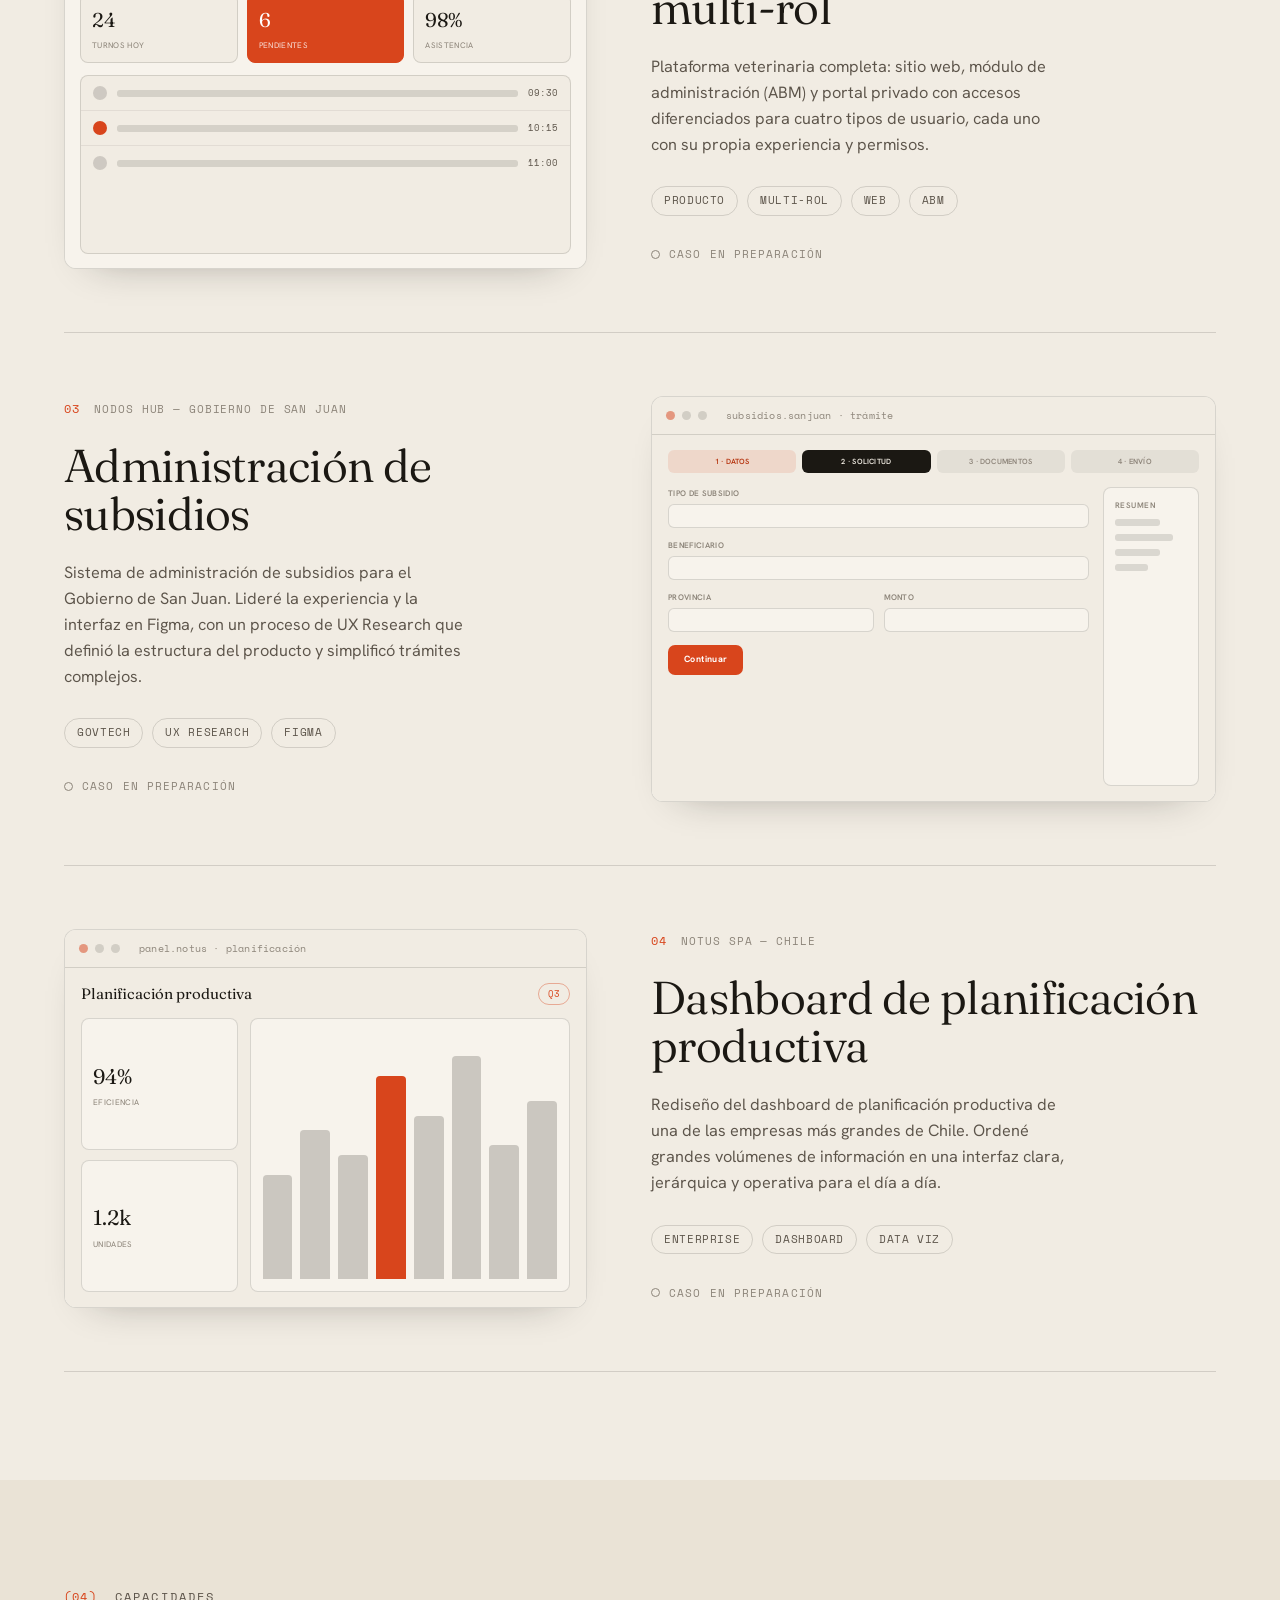
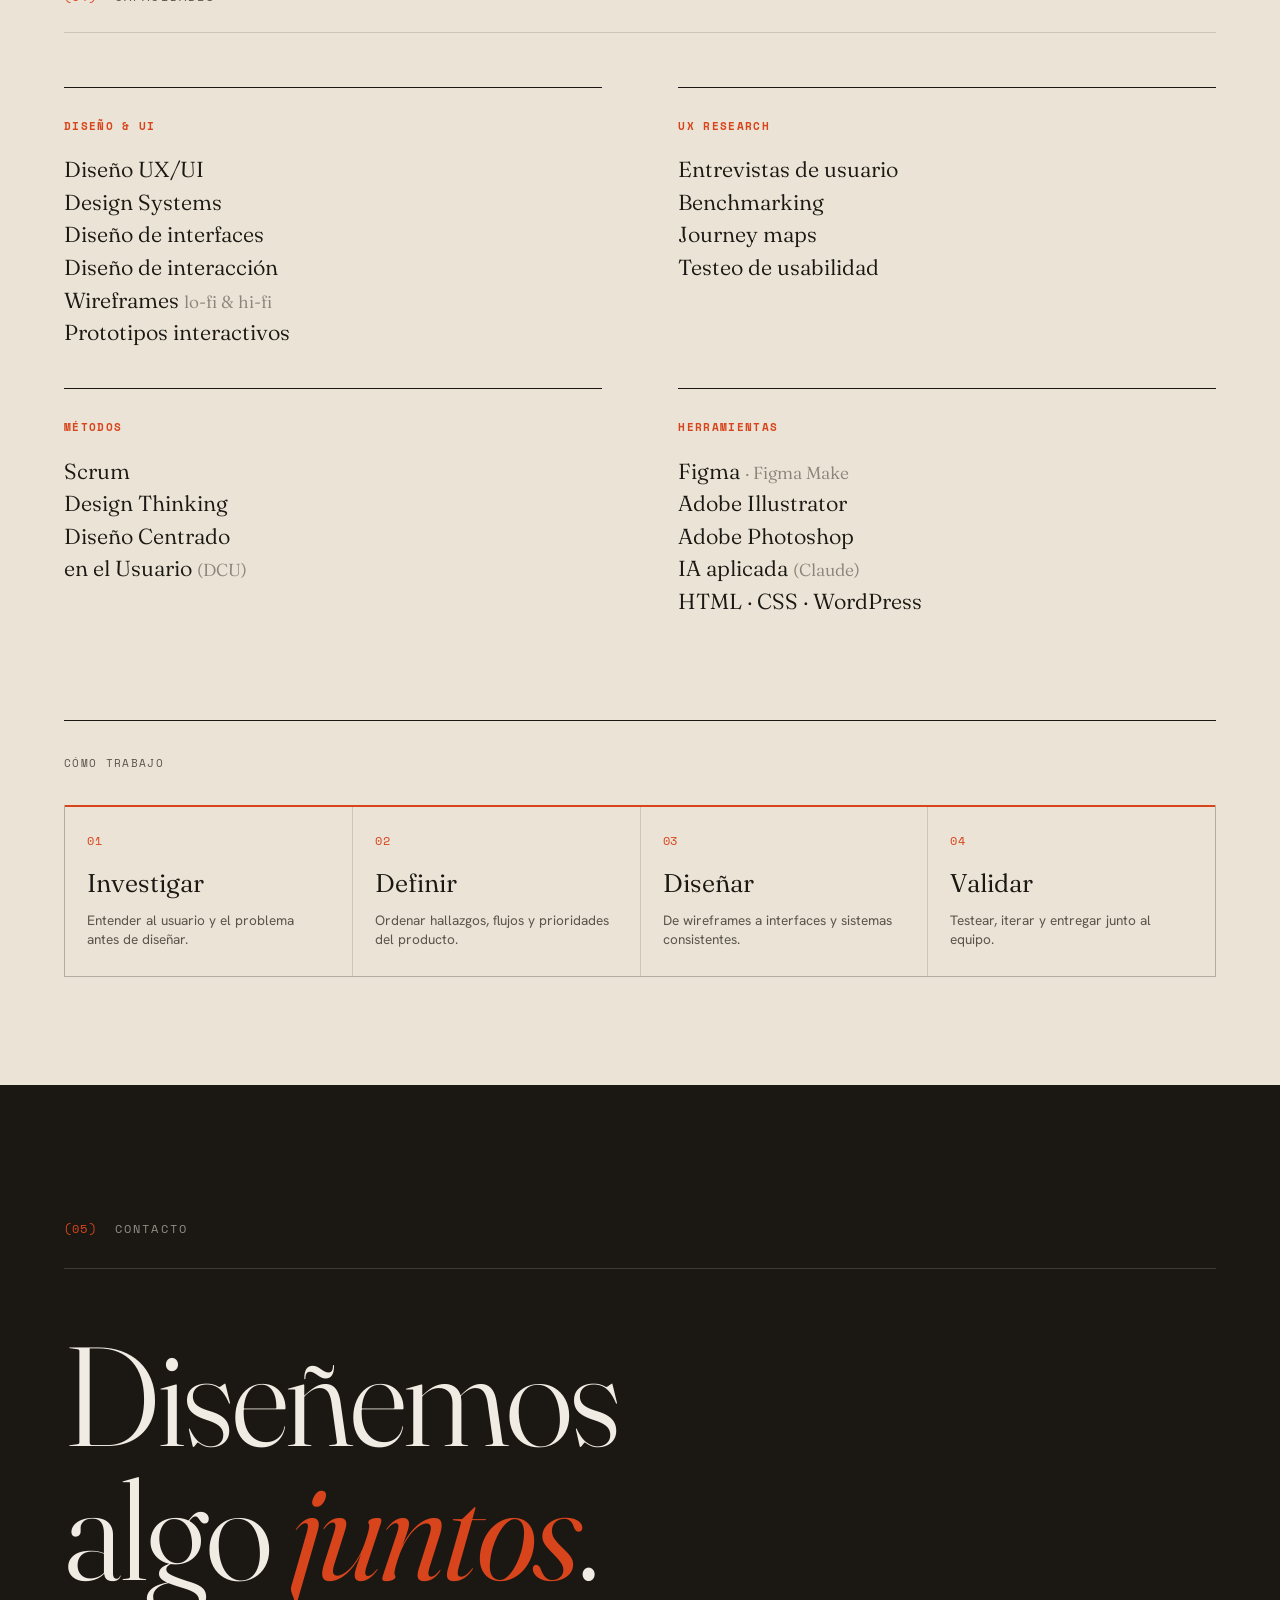
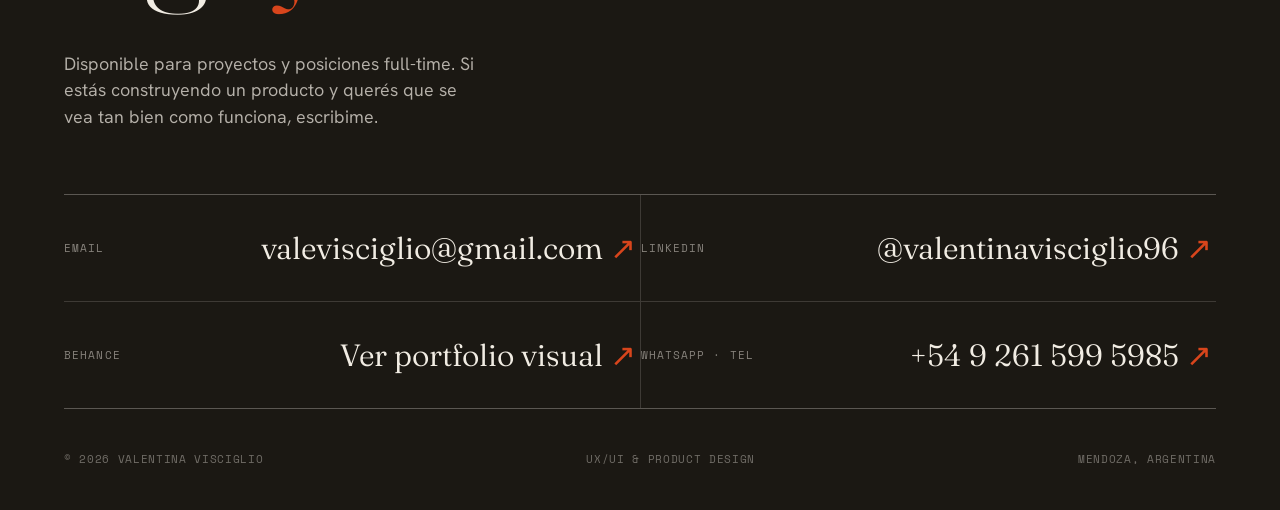
==== commit 5fd2eaeb: "Fix hero: quitar punto final y descendente de la g cortado; card 01 clickeable completa" ====
--- a/index.html
+++ b/index.html
@@ -64,7 +64,7 @@
     <canvas class="hero__canvas" id="grid" aria-hidden="true"></canvas>
     <div class="wrap">
       <div class="hero__eyebrow reveal"><span class="label">Diseñadora UX/UI — Diseño de producto digital</span></div>
-      <div class="h-mask reveal"><h1>Del <span class="light">diseño industrial</span> a la <em>experiencia&nbsp;digital</em>.</h1></div>
+      <div class="h-mask reveal"><h1>Del <span class="light">diseño industrial</span> a la <em>experiencia&nbsp;digital</em></h1></div>
       <div class="hero__bottom">
         <p class="hero__lede reveal">Más de cinco años diseñando interfaces, design systems y productos centrados en las personas. Pensamiento sistémico, sensibilidad visual y un método ordenado: de la investigación a la validación.</p>
       </div>
--- a/styles.css
+++ b/styles.css
@@ -78,7 +78,7 @@
   .hero__eyebrow{display:flex;align-items:center;gap:14px;margin-bottom:clamp(40px,7vh,80px);}
   .hero__eyebrow::before{content:"";width:42px;height:1px;background:var(--accent);transform-origin:0 50%;transform:scaleX(0);transition:transform .9s cubic-bezier(.16,1,.3,1) .2s;}
   .hero__eyebrow.in::before{transform:scaleX(1);}
-  .h-mask{overflow:hidden;display:block;padding-bottom:.08em;}
+  .h-mask{overflow:hidden;display:block;padding-bottom:.18em;margin-bottom:-.1em;}
   .hero h1{font-family:var(--serif);font-weight:330;font-size:clamp(2.7rem,8.6vw,9.2rem);line-height:.96;letter-spacing:-.02em;max-width:16ch;font-variation-settings:"opsz" 144,"SOFT" 0,"WONK" 0;transform:translateY(108%);transition:transform 1.15s cubic-bezier(.16,1,.3,1);}
   .h-mask.in h1{transform:none;}
   .hero h1 .light{color:var(--ink-faint);font-weight:300;}
@@ -127,7 +127,7 @@
 
   /* ============ WORK ============ */
   .work{padding:clamp(40px,6vh,80px) 0 clamp(80px,12vh,150px);}
-  .project{display:grid;grid-template-columns:1fr 1.08fr;gap:clamp(30px,5vw,80px);align-items:center;padding:clamp(48px,7vh,96px) 0;border-top:1px solid var(--line);}
+  .project{position:relative;display:grid;grid-template-columns:1fr 1.08fr;gap:clamp(30px,5vw,80px);align-items:center;padding:clamp(48px,7vh,96px) 0;border-top:1px solid var(--line);}
   .project:last-child{border-bottom:1px solid var(--line);}
   .project.rev .project__txt{order:2;}
   .project__meta{display:flex;gap:14px;align-items:baseline;margin-bottom:24px;}
@@ -139,6 +139,7 @@
   .tag{font-family:var(--mono);font-size:10.5px;letter-spacing:.06em;text-transform:uppercase;color:var(--ink-soft);border:1px solid var(--line);padding:6px 12px;border-radius:100px;transition:border-color .3s;}
   .project:hover .tag{border-color:rgba(27,24,19,.3);}
   .project__cta{font-family:var(--mono);font-size:11px;letter-spacing:.1em;text-transform:uppercase;color:var(--ink);display:inline-flex;align-items:center;gap:9px;}
+  .project__cta::after{content:"";position:absolute;inset:0;cursor:pointer;}
   .project__cta .ar{color:var(--accent);transition:transform .3s;display:inline-block;}
   .project:hover .project__cta .ar{transform:translateX(5px);}
 
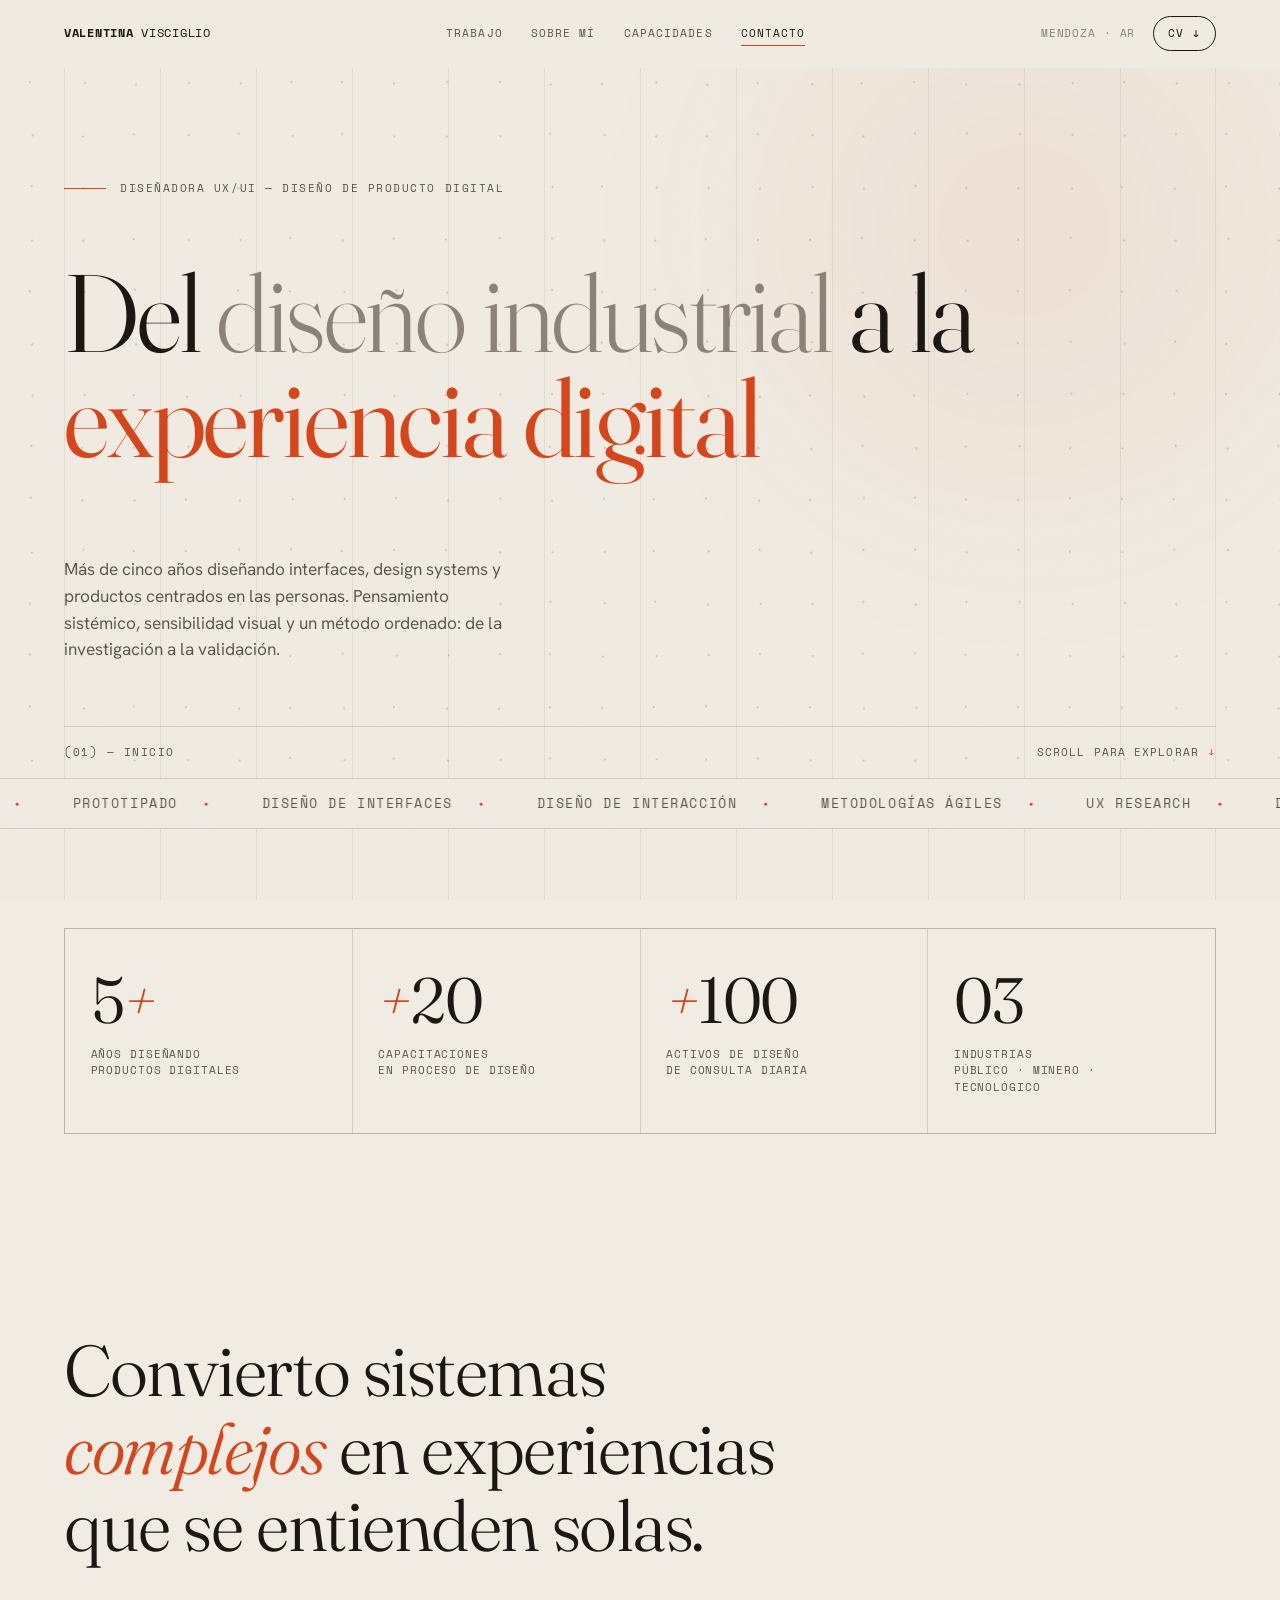
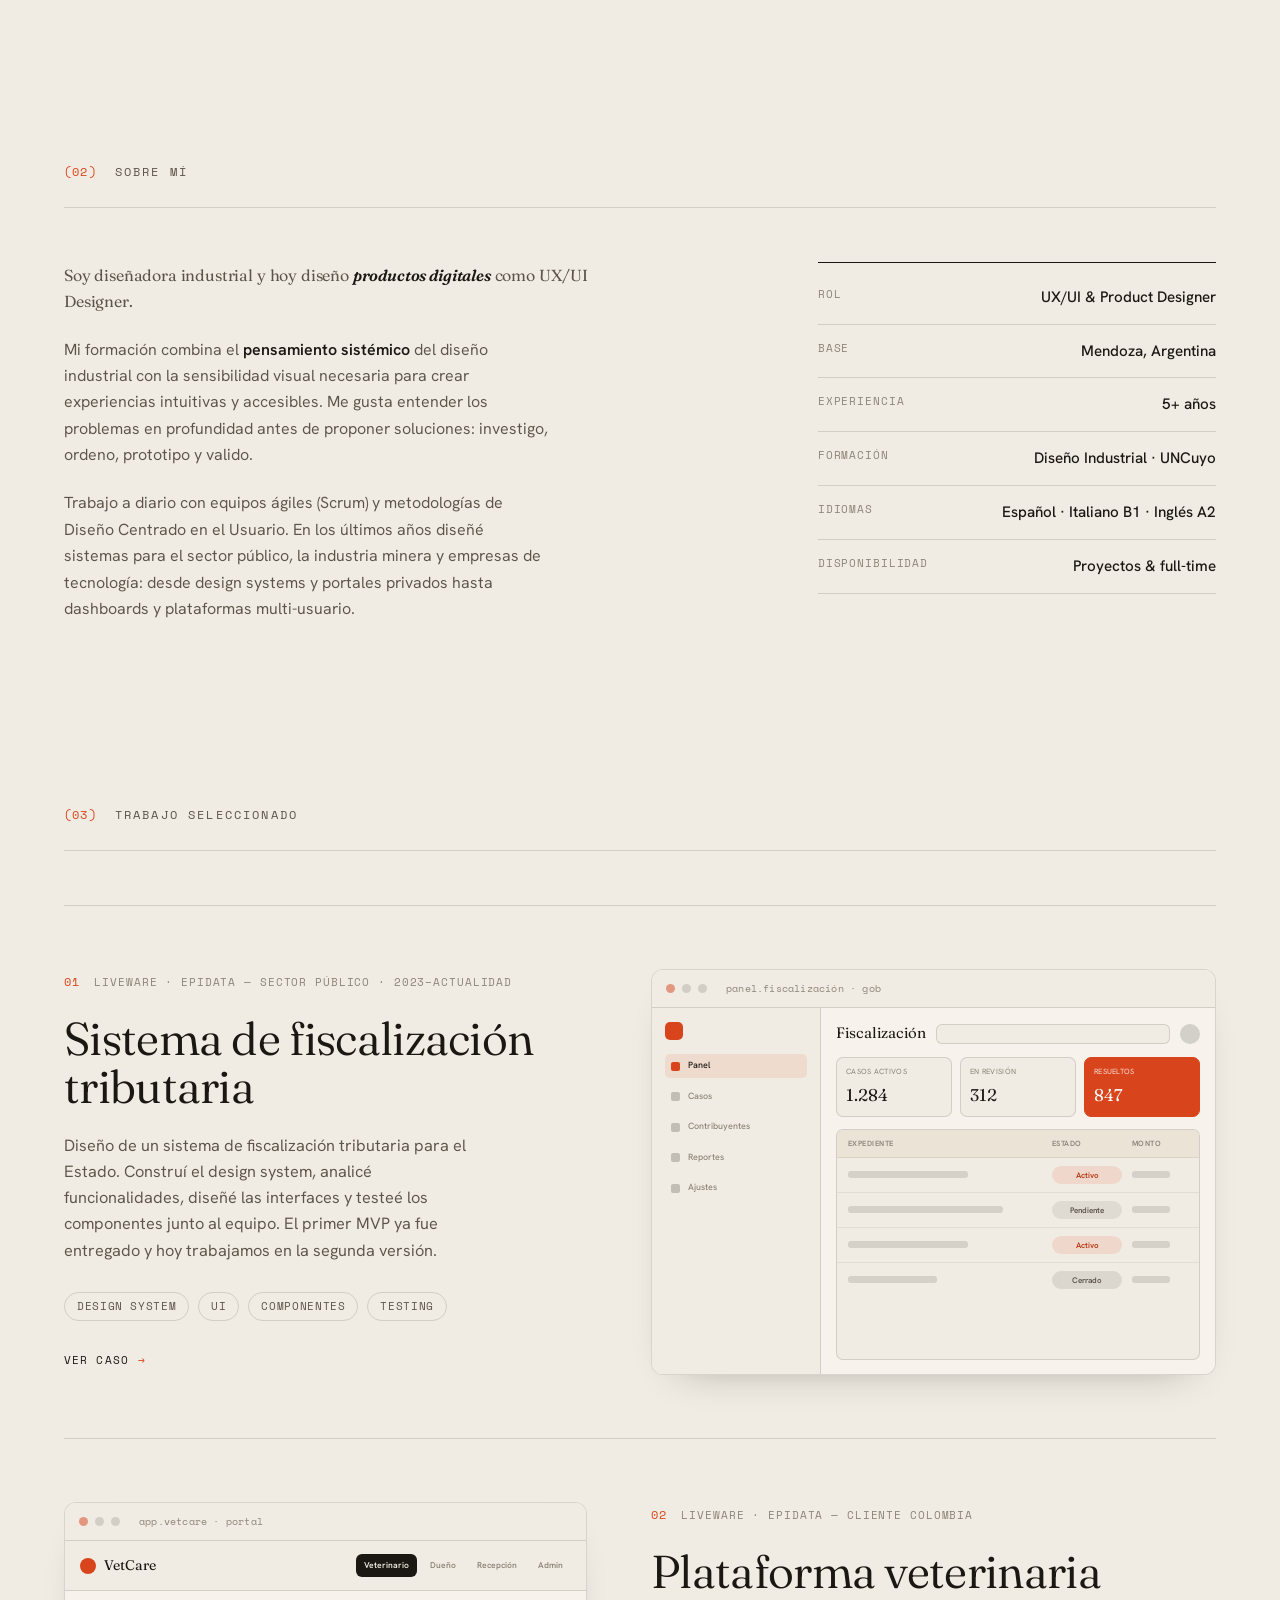
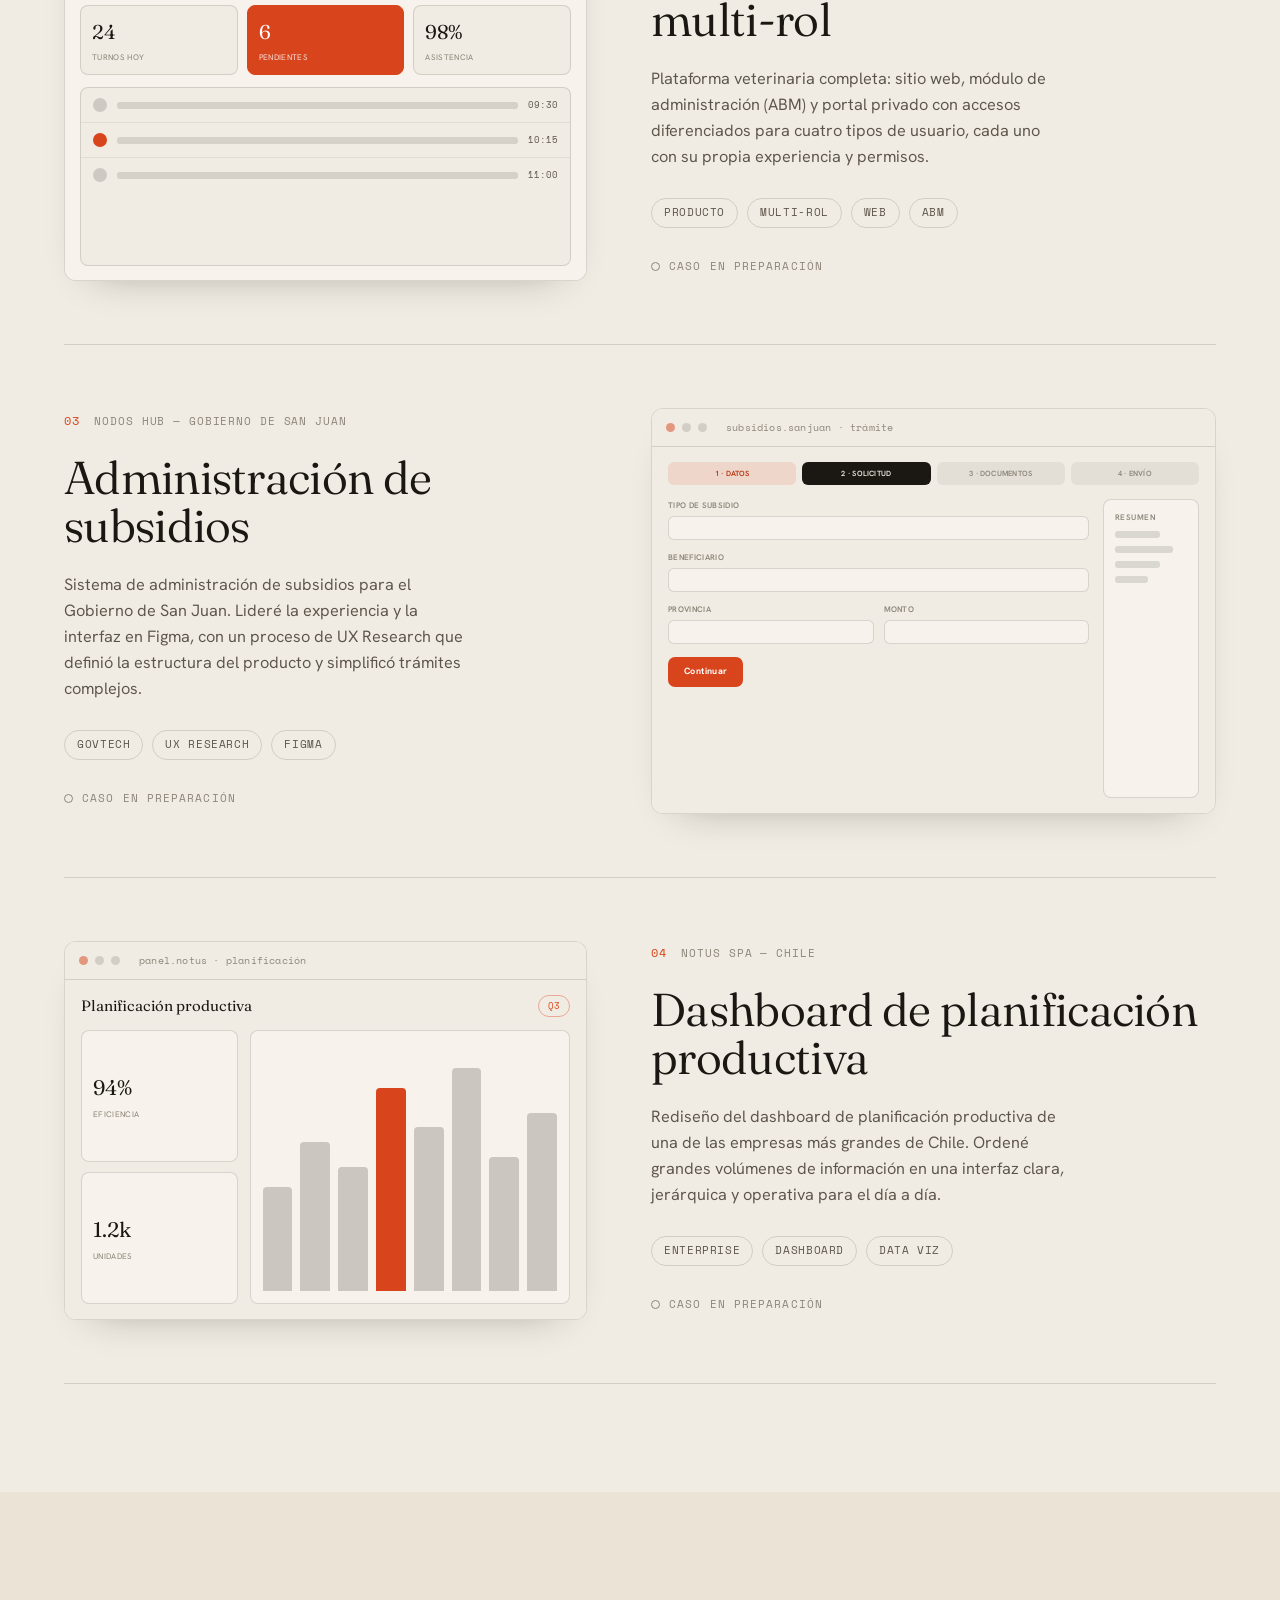
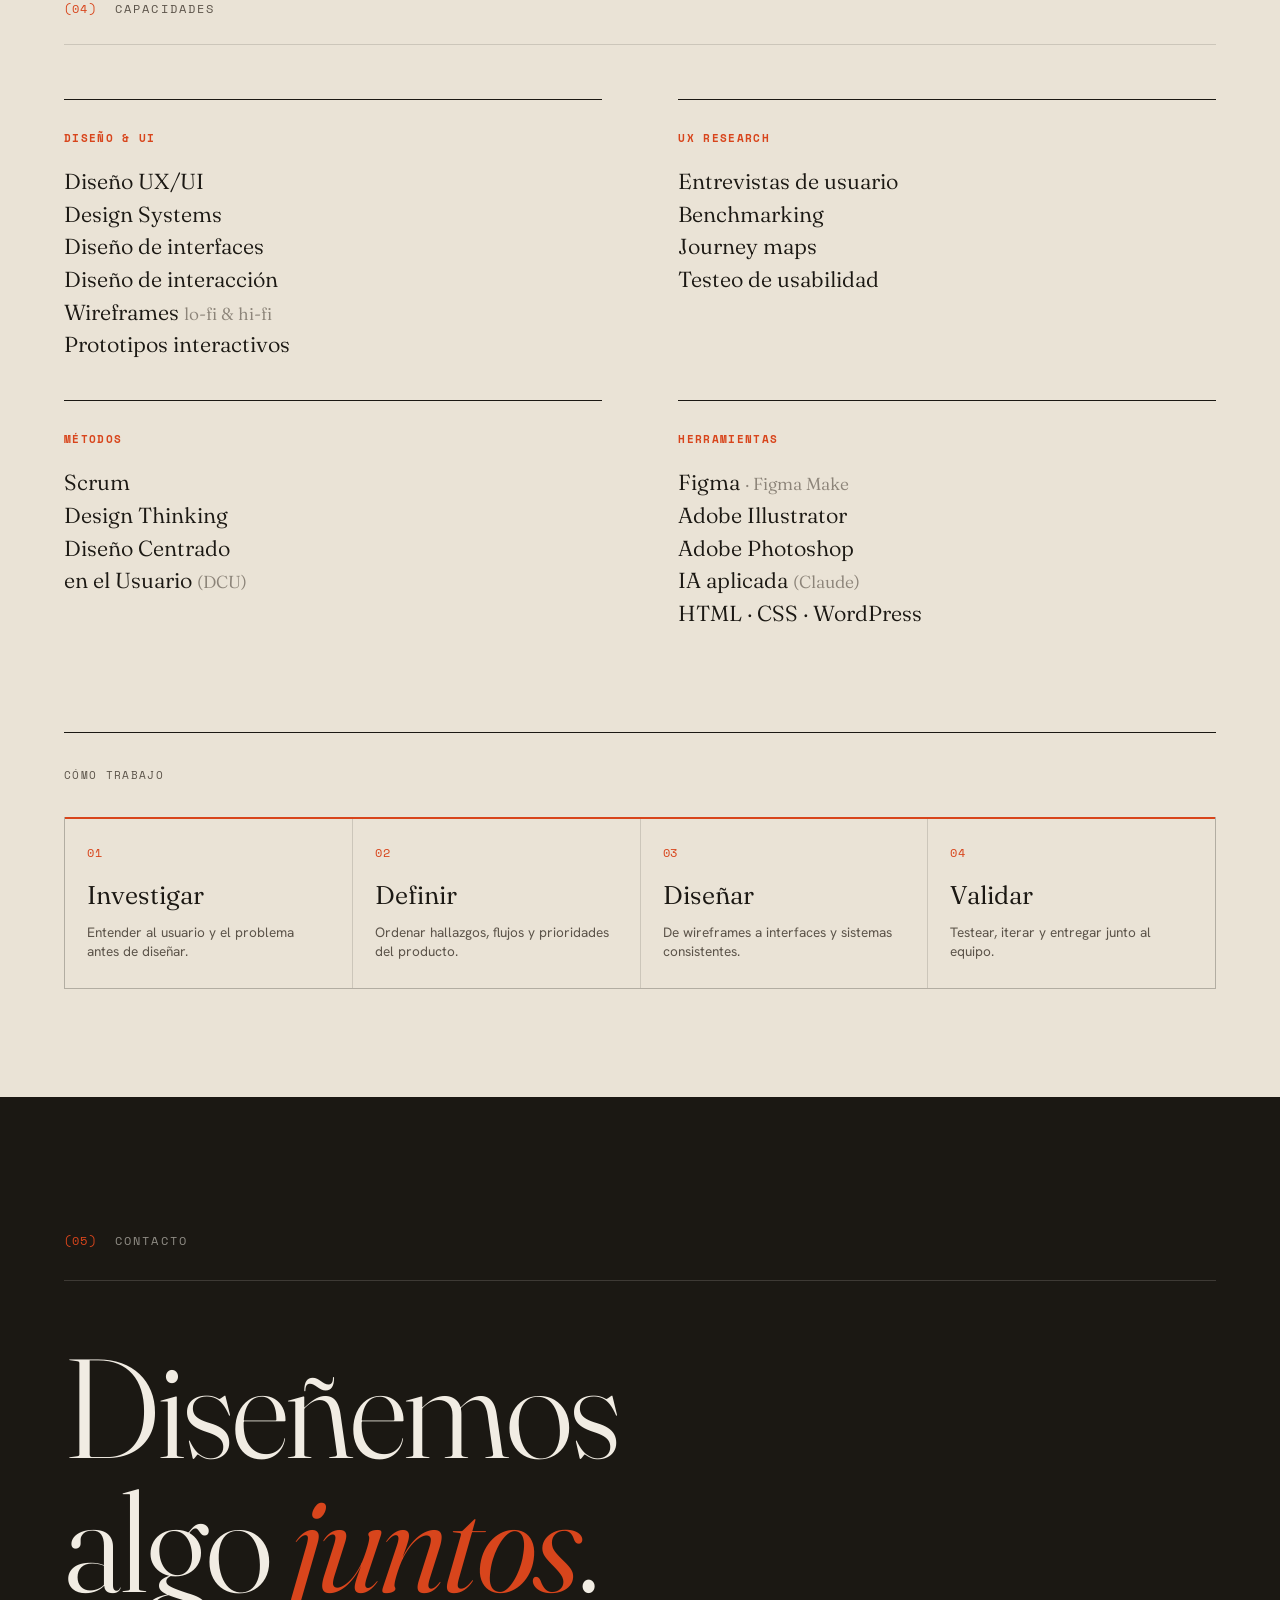
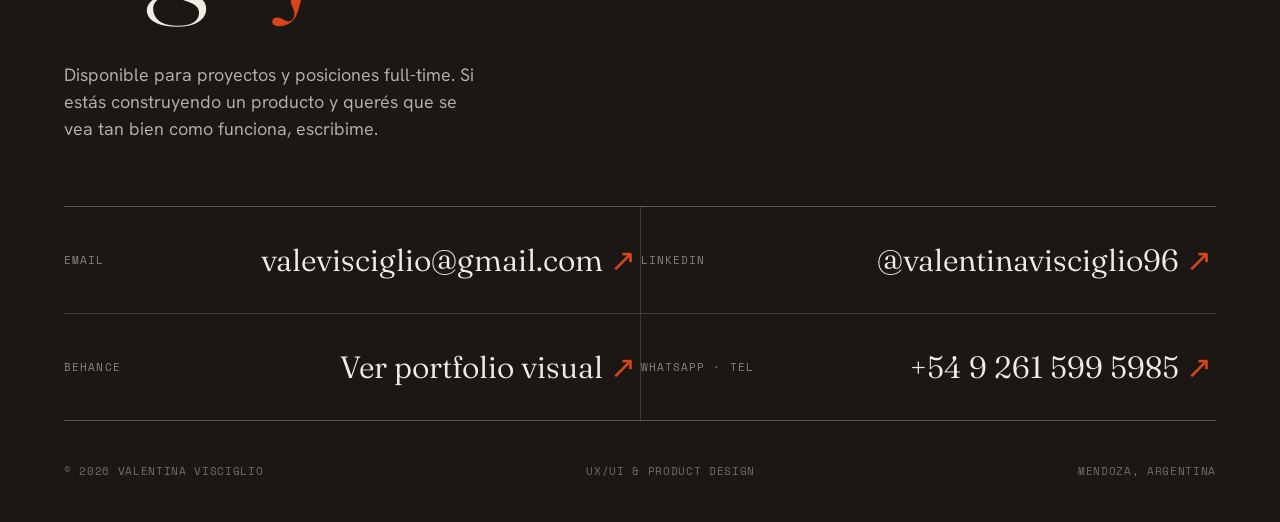
==== commit 8447475b: "Menu hamburguesa en mobile: overlay con nav, ubicacion y boton CV" ====
--- a/index.html
+++ b/index.html
@@ -53,9 +53,23 @@
     <div class="bar__right">
       <span class="bar__loc">Mendoza · AR</span>
       <a class="btn-cv magnetic" href="assets/cv.pdf" download data-link>CV <span class="dl">↓</span></a>
+      <button class="bar__burger" id="burger" type="button" aria-label="Abrir menú" aria-expanded="false" aria-controls="mnav"><span></span><span></span></button>
     </div>
   </div>
 </header>
+
+<nav class="mnav" id="mnav" aria-hidden="true">
+  <div class="mnav__links">
+    <a href="#trabajo" data-link><span class="mnav__n">01</span>Trabajo</a>
+    <a href="#sobre" data-link><span class="mnav__n">02</span>Sobre mí</a>
+    <a href="#capacidades" data-link><span class="mnav__n">03</span>Capacidades</a>
+    <a href="#contacto" data-link><span class="mnav__n">04</span>Contacto</a>
+  </div>
+  <div class="mnav__foot">
+    <span class="bar__loc">Mendoza · AR</span>
+    <a class="btn-cv" href="assets/cv.pdf" download data-link>CV <span class="dl">↓</span></a>
+  </div>
+</nav>
 
 <main id="top">
 
--- a/styles.css
+++ b/styles.css
@@ -69,7 +69,28 @@
   .bar__nav a:hover,.bar__nav a.is-current{color:var(--ink);}
   .bar__nav a:hover::after,.bar__nav a.is-current::after{transform:scaleX(1);}
   .bar__loc{font-family:var(--mono);font-size:11px;letter-spacing:.08em;text-transform:uppercase;color:var(--ink-faint);}
-  @media (max-width:820px){.bar__nav,.bar__loc{display:none;}}
+  @media (max-width:820px){.bar__nav,.bar__inner .bar__loc{display:none;}}
+
+  /* ---- mobile menu ---- */
+  .bar__burger{display:none;flex-direction:column;justify-content:center;align-items:center;gap:6px;width:40px;height:40px;background:none;border:0;padding:0;margin:-4px -8px -4px 0;cursor:pointer;}
+  .bar__burger span{display:block;width:22px;height:1.5px;background:var(--ink);transition:transform .35s cubic-bezier(.16,1,.3,1);}
+  .bar__burger.open span:first-child{transform:translateY(3.75px) rotate(45deg);}
+  .bar__burger.open span:last-child{transform:translateY(-3.75px) rotate(-45deg);}
+  .mnav{position:fixed;inset:0;z-index:8990;background:var(--paper);padding:92px var(--gutter) 36px;display:none;flex-direction:column;visibility:hidden;opacity:0;transition:opacity .35s ease,visibility 0s linear .35s;}
+  .mnav.open{visibility:visible;opacity:1;transition:opacity .35s ease;}
+  .mnav__links{display:flex;flex-direction:column;border-top:1px solid var(--line);}
+  .mnav__links a{font-family:var(--serif);font-weight:340;font-size:clamp(1.9rem,8.5vw,2.8rem);line-height:1;letter-spacing:-.015em;color:var(--ink);display:flex;align-items:baseline;gap:16px;padding:22px 0;border-bottom:1px solid var(--line);opacity:0;transform:translateY(14px);transition:opacity .5s ease,transform .5s cubic-bezier(.16,1,.3,1);}
+  .mnav.open .mnav__links a{opacity:1;transform:none;}
+  .mnav.open .mnav__links a:nth-child(2){transition-delay:.06s;}
+  .mnav.open .mnav__links a:nth-child(3){transition-delay:.12s;}
+  .mnav.open .mnav__links a:nth-child(4){transition-delay:.18s;}
+  .mnav__n{font-family:var(--mono);font-size:11px;letter-spacing:.1em;color:var(--accent);}
+  .mnav__foot{margin-top:auto;display:flex;align-items:center;justify-content:space-between;gap:18px;}
+  body.menu-open{overflow:hidden;}
+  @media (max-width:820px){
+    .bar__burger{display:inline-flex;}
+    .mnav{display:flex;}
+  }
 
   /* ============ HERO ============ */
   .hero{position:relative;padding-top:clamp(140px,20vh,220px);}
@@ -78,8 +99,8 @@
   .hero__eyebrow{display:flex;align-items:center;gap:14px;margin-bottom:clamp(40px,7vh,80px);}
   .hero__eyebrow::before{content:"";width:42px;height:1px;background:var(--accent);transform-origin:0 50%;transform:scaleX(0);transition:transform .9s cubic-bezier(.16,1,.3,1) .2s;}
   .hero__eyebrow.in::before{transform:scaleX(1);}
-  .h-mask{overflow:hidden;display:block;padding-bottom:.18em;margin-bottom:-.1em;}
-  .hero h1{font-family:var(--serif);font-weight:330;font-size:clamp(2.7rem,8.6vw,9.2rem);line-height:.96;letter-spacing:-.02em;max-width:16ch;font-variation-settings:"opsz" 144,"SOFT" 0,"WONK" 0;transform:translateY(108%);transition:transform 1.15s cubic-bezier(.16,1,.3,1);}
+  .h-mask{overflow:hidden;display:block;}
+  .hero h1{font-family:var(--serif);font-weight:330;font-size:clamp(2.7rem,8.6vw,9.2rem);line-height:.96;letter-spacing:-.02em;max-width:16ch;padding-bottom:.12em;font-variation-settings:"opsz" 144,"SOFT" 0,"WONK" 0;transform:translateY(108%);transition:transform 1.15s cubic-bezier(.16,1,.3,1);}
   .h-mask.in h1{transform:none;}
   .hero h1 .light{color:var(--ink-faint);font-weight:300;}
   .hero h1 em{font-style:normal;font-weight:360;color:var(--accent);font-variation-settings:"opsz" 144,"SOFT" 0,"WONK" 0;}
@@ -309,7 +330,7 @@
   .btn-cv{font-family:var(--mono);font-size:11px;letter-spacing:.08em;text-transform:uppercase;color:var(--ink);border:1px solid var(--ink);padding:8px 14px;border-radius:100px;display:inline-flex;align-items:center;gap:8px;transition:background .3s,color .3s;}
   .btn-cv:hover{background:var(--ink);color:var(--paper);}
   .btn-cv .dl{font-size:13px;line-height:1;}
-  @media (max-width:820px){.btn-cv{display:none;}}
+  @media (max-width:820px){.bar__right .btn-cv{display:none;}}
 
   /* ============ CTA EN PREPARACIÓN ============ */
   .project__soon{font-family:var(--mono);font-size:11px;letter-spacing:.1em;text-transform:uppercase;color:var(--ink-faint);display:inline-flex;align-items:center;gap:9px;}
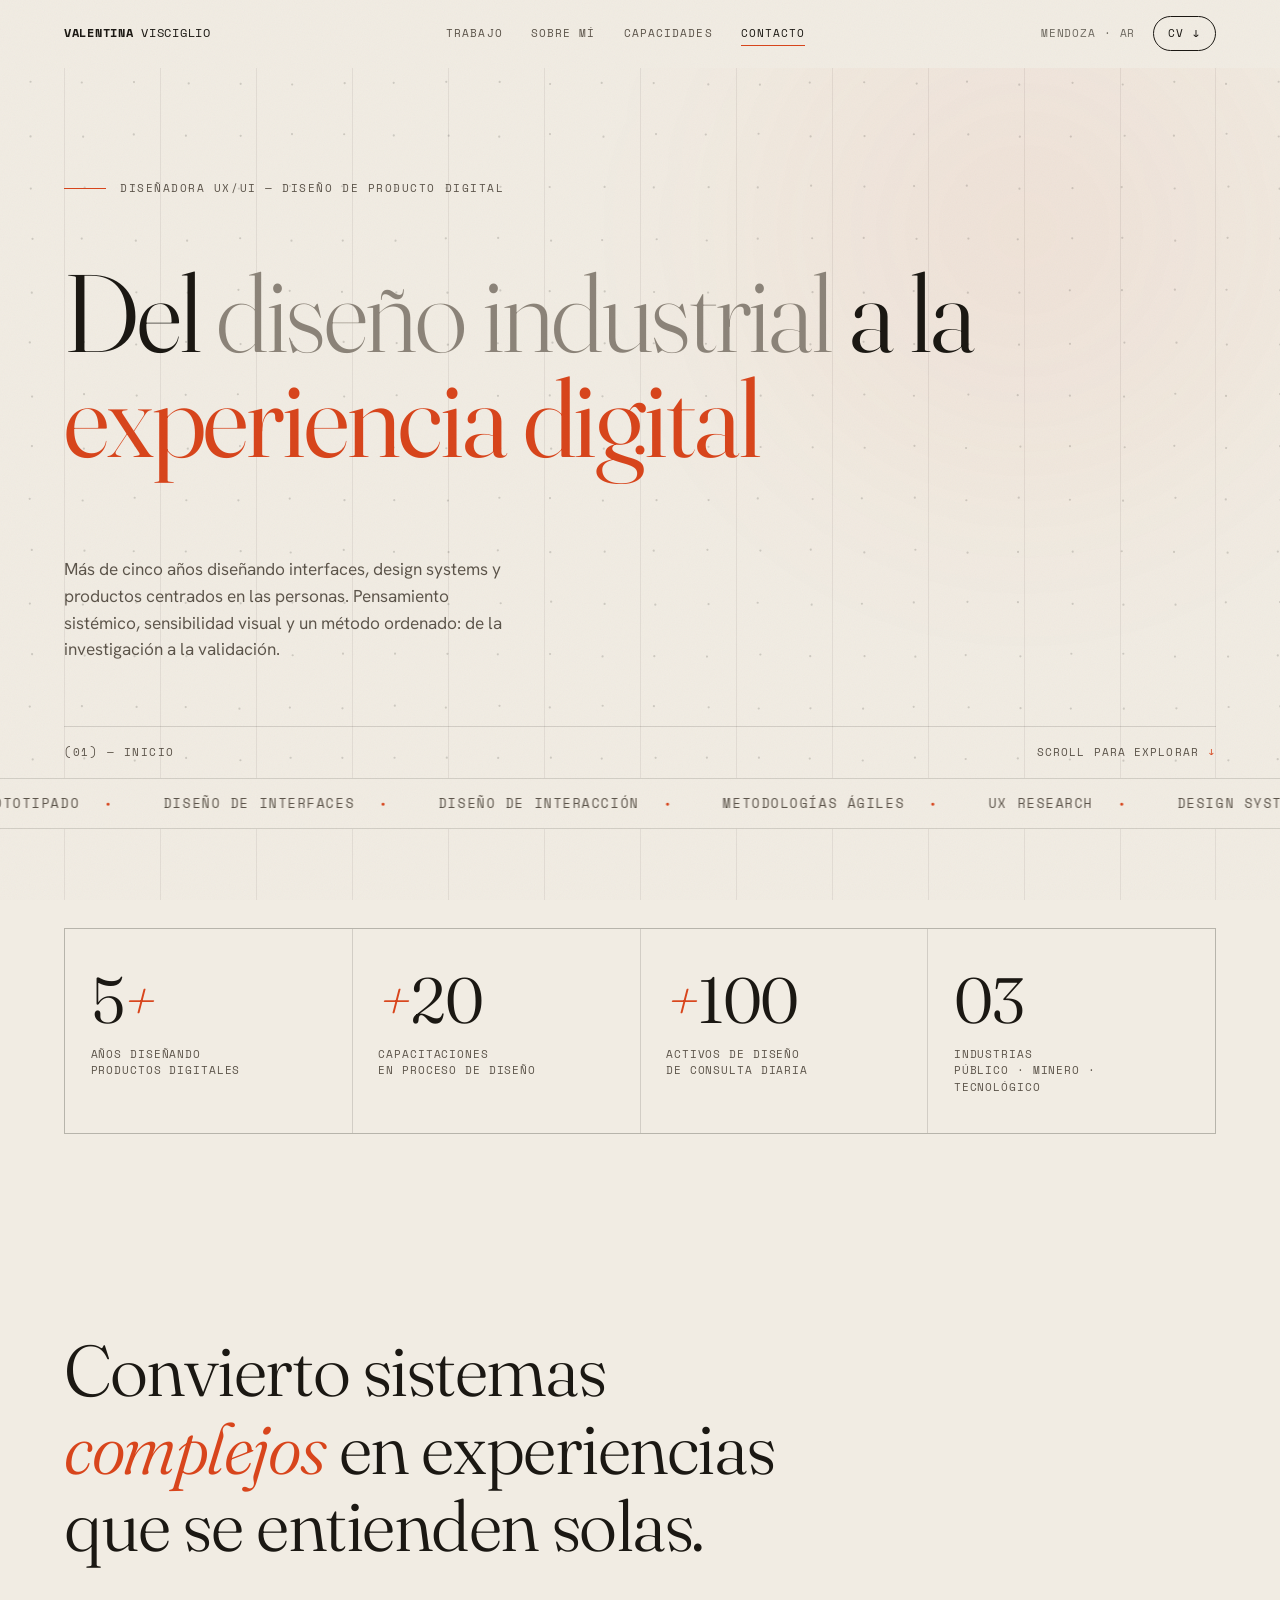
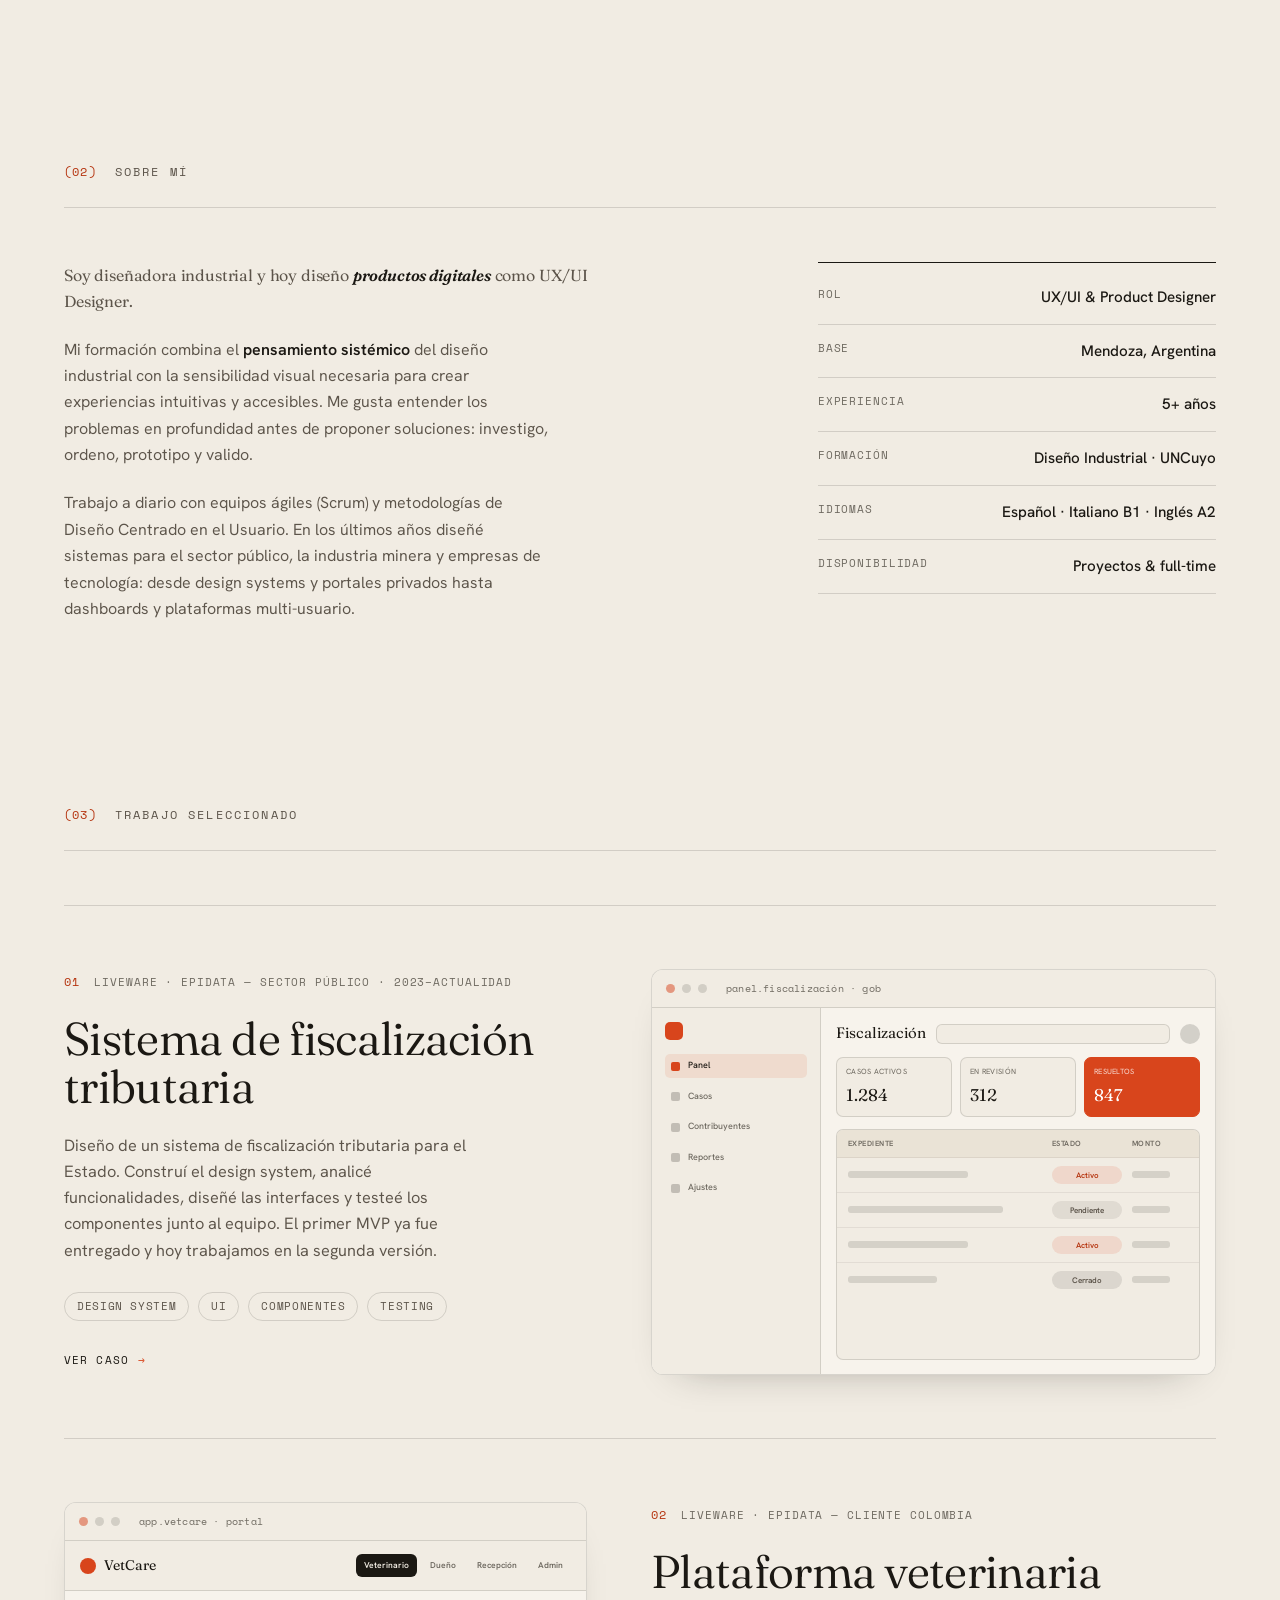
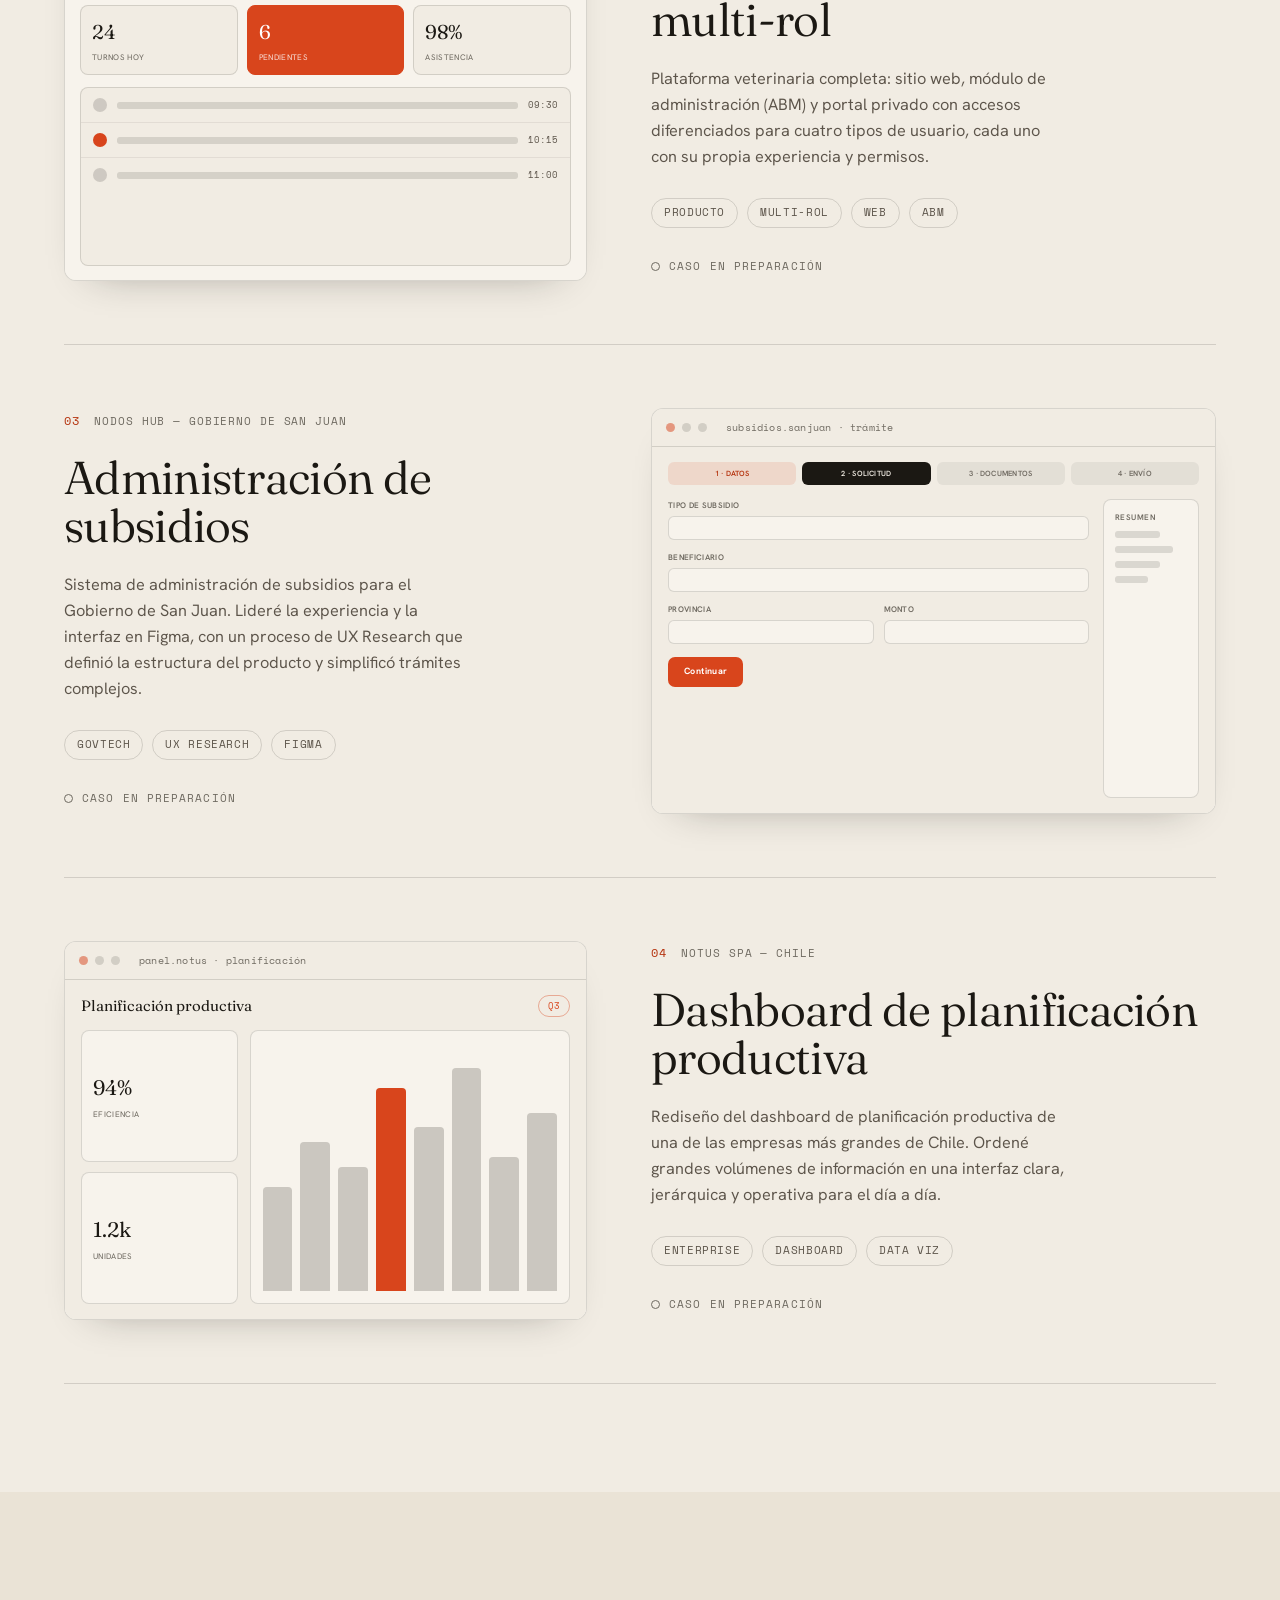
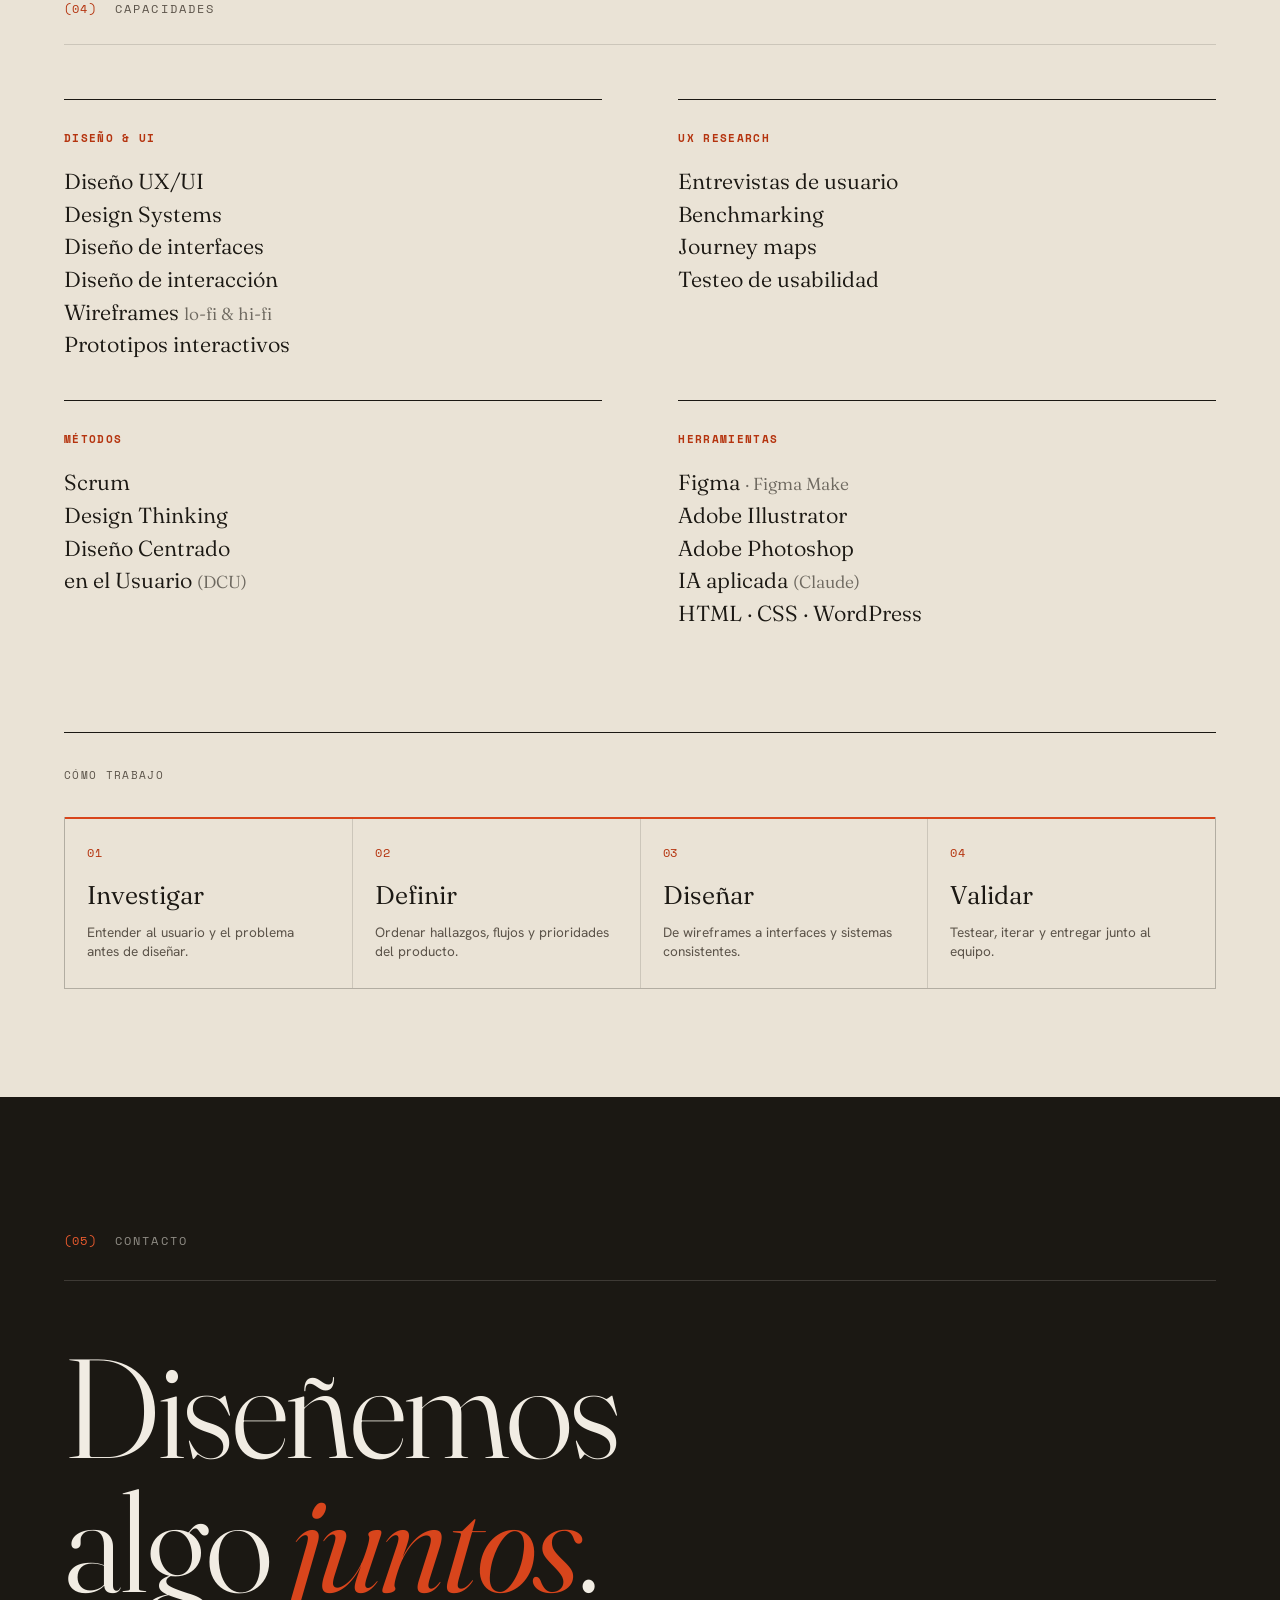
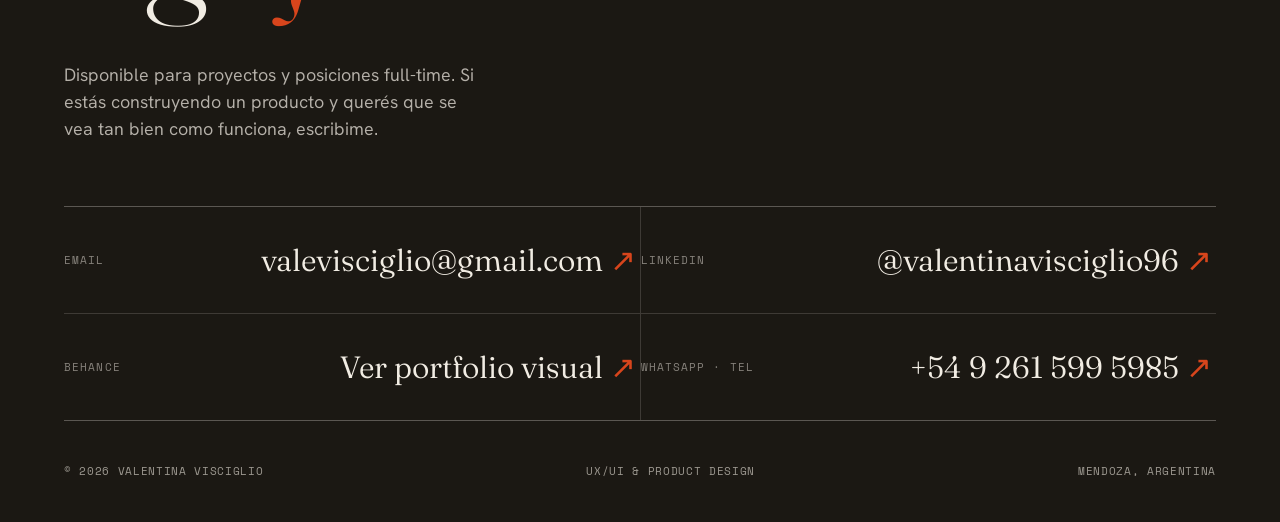
==== commit 633b373f: "Accesibilidad: contraste AA, jerarquia de headings, mocks decorativos aria-hidden, ul en metricas, i" ====
--- a/index.html
+++ b/index.html
@@ -150,7 +150,7 @@
           <div class="project__tags"><span class="tag">Design System</span><span class="tag">UI</span><span class="tag">Componentes</span><span class="tag">Testing</span></div>
           <a class="project__cta" href="caso-fiscalizacion.html" data-link>Ver caso <span class="ar">→</span></a>
         </div>
-        <div class="stage">
+        <div class="stage" aria-hidden="true">
           <div class="frame play" data-view>
             <div class="frame__chrome"><i></i><i></i><i></i><span class="url">panel.fiscalización · gob</span></div>
             <div class="frame__body">
@@ -195,7 +195,7 @@
           <div class="project__tags"><span class="tag">Producto</span><span class="tag">Multi-rol</span><span class="tag">Web</span><span class="tag">ABM</span></div>
           <span class="project__soon">Caso en preparación</span>
         </div>
-        <div class="stage">
+        <div class="stage" aria-hidden="true">
           <div class="frame play" data-view>
             <div class="frame__chrome"><i></i><i></i><i></i><span class="url">app.vetcare · portal</span></div>
             <div class="frame__body">
@@ -231,7 +231,7 @@
           <div class="project__tags"><span class="tag">GovTech</span><span class="tag">UX Research</span><span class="tag">Figma</span></div>
           <span class="project__soon">Caso en preparación</span>
         </div>
-        <div class="stage">
+        <div class="stage" aria-hidden="true">
           <div class="frame play" data-view>
             <div class="frame__chrome"><i></i><i></i><i></i><span class="url">subsidios.sanjuan · trámite</span></div>
             <div class="frame__body">
@@ -264,7 +264,7 @@
           <div class="project__tags"><span class="tag">Enterprise</span><span class="tag">Dashboard</span><span class="tag">Data viz</span></div>
           <span class="project__soon">Caso en preparación</span>
         </div>
-        <div class="stage">
+        <div class="stage" aria-hidden="true">
           <div class="frame play" data-view>
             <div class="frame__chrome"><i></i><i></i><i></i><span class="url">panel.notus · planificación</span></div>
             <div class="frame__body">
@@ -291,10 +291,10 @@
     <div class="wrap">
       <div class="sec-head reveal"><span class="num">(04)</span><h2>Capacidades</h2></div>
       <div class="caps__grid">
-        <div class="capblock reveal"><h4>Diseño &amp; UI</h4><ul><li>Diseño UX/UI</li><li>Design Systems</li><li>Diseño de interfaces</li><li>Diseño de interacción</li><li>Wireframes <span>lo-fi & hi-fi</span></li><li>Prototipos interactivos</li></ul></div>
-        <div class="capblock reveal"><h4>UX Research</h4><ul><li>Entrevistas de usuario</li><li>Benchmarking</li><li>Journey maps</li><li>Testeo de usabilidad</li></ul></div>
-        <div class="capblock reveal"><h4>Métodos</h4><ul><li>Scrum</li><li>Design Thinking</li><li>Diseño Centrado<br>en el Usuario <span>(DCU)</span></li></ul></div>
-        <div class="capblock reveal"><h4>Herramientas</h4><ul><li>Figma <span>· Figma Make</span></li><li>Adobe Illustrator</li><li>Adobe Photoshop</li><li>IA aplicada <span>(Claude)</span></li><li>HTML · CSS · WordPress</li></ul></div>
+        <div class="capblock reveal"><h3>Diseño &amp; UI</h3><ul><li>Diseño UX/UI</li><li>Design Systems</li><li>Diseño de interfaces</li><li>Diseño de interacción</li><li>Wireframes <span>lo-fi & hi-fi</span></li><li>Prototipos interactivos</li></ul></div>
+        <div class="capblock reveal"><h3>UX Research</h3><ul><li>Entrevistas de usuario</li><li>Benchmarking</li><li>Journey maps</li><li>Testeo de usabilidad</li></ul></div>
+        <div class="capblock reveal"><h3>Métodos</h3><ul><li>Scrum</li><li>Design Thinking</li><li>Diseño Centrado<br>en el Usuario <span>(DCU)</span></li></ul></div>
+        <div class="capblock reveal"><h3>Herramientas</h3><ul><li>Figma <span>· Figma Make</span></li><li>Adobe Illustrator</li><li>Adobe Photoshop</li><li>IA aplicada <span>(Claude)</span></li><li>HTML · CSS · WordPress</li></ul></div>
       </div>
 
       <div class="method reveal">
--- a/styles.css
+++ b/styles.css
@@ -1,6 +1,6 @@
 :root{
     --paper:#F1ECE3; --paper-2:#EAE3D6; --paper-3:#F7F3EC;
-    --ink:#1B1813; --ink-soft:#5C544A; --ink-faint:#8C8479;
+    --ink:#1B1813; --ink-soft:#5C544A; --ink-faint:#6E6960; --ink-ghost:#8C8479;
     --accent:#D8451C; --accent-deep:#B5340F;
     --line:rgba(27,24,19,.14); --line-soft:rgba(27,24,19,.07);
     --serif:"Fraunces", Georgia, serif;
@@ -52,7 +52,7 @@
   .label{font-family:var(--mono);font-size:11px;font-weight:400;letter-spacing:.14em;text-transform:uppercase;color:var(--ink-soft);}
   .accent{color:var(--accent);}
   .sec-head{display:flex;align-items:baseline;gap:18px;padding-bottom:26px;margin-bottom:54px;border-bottom:1px solid var(--line);}
-  .sec-head .num{font-family:var(--mono);font-size:12px;color:var(--accent);letter-spacing:.1em;}
+  .sec-head .num{font-family:var(--mono);font-size:12px;color:var(--accent-deep);letter-spacing:.1em;}
   .sec-head h2{font-family:var(--mono);font-size:12px;font-weight:400;letter-spacing:.18em;text-transform:uppercase;color:var(--ink-soft);}
   .reveal{opacity:0;transform:translateY(30px);transition:opacity 1s cubic-bezier(.2,.7,.2,1),transform 1s cubic-bezier(.2,.7,.2,1);}
   .reveal.in{opacity:1;transform:none;}
@@ -84,7 +84,7 @@
   .mnav.open .mnav__links a:nth-child(2){transition-delay:.06s;}
   .mnav.open .mnav__links a:nth-child(3){transition-delay:.12s;}
   .mnav.open .mnav__links a:nth-child(4){transition-delay:.18s;}
-  .mnav__n{font-family:var(--mono);font-size:11px;letter-spacing:.1em;color:var(--accent);}
+  .mnav__n{font-family:var(--mono);font-size:11px;letter-spacing:.1em;color:var(--accent-deep);}
   .mnav__foot{margin-top:auto;display:flex;align-items:center;justify-content:space-between;gap:18px;}
   body.menu-open{overflow:hidden;}
   @media (max-width:820px){
@@ -102,7 +102,7 @@
   .h-mask{overflow:hidden;display:block;}
   .hero h1{font-family:var(--serif);font-weight:330;font-size:clamp(2.7rem,8.6vw,9.2rem);line-height:.96;letter-spacing:-.02em;max-width:16ch;padding-bottom:.12em;font-variation-settings:"opsz" 144,"SOFT" 0,"WONK" 0;transform:translateY(108%);transition:transform 1.15s cubic-bezier(.16,1,.3,1);}
   .h-mask.in h1{transform:none;}
-  .hero h1 .light{color:var(--ink-faint);font-weight:300;}
+  .hero h1 .light{color:var(--ink-ghost);font-weight:300;}
   .hero h1 em{font-style:normal;font-weight:360;color:var(--accent);font-variation-settings:"opsz" 144,"SOFT" 0,"WONK" 0;}
   .hero__bottom{margin-top:clamp(46px,8vh,92px);}
   .hero__lede{font-size:clamp(1rem,1.35vw,1.18rem);line-height:1.55;color:var(--ink-soft);max-width:46ch;font-weight:380;}
@@ -152,7 +152,7 @@
   .project:last-child{border-bottom:1px solid var(--line);}
   .project.rev .project__txt{order:2;}
   .project__meta{display:flex;gap:14px;align-items:baseline;margin-bottom:24px;}
-  .project__meta .pn{font-family:var(--mono);font-size:12px;color:var(--accent);letter-spacing:.1em;}
+  .project__meta .pn{font-family:var(--mono);font-size:12px;color:var(--accent-deep);letter-spacing:.1em;}
   .project__meta .pc{font-family:var(--mono);font-size:11px;color:var(--ink-faint);letter-spacing:.08em;text-transform:uppercase;}
   .project h3{font-family:var(--serif);font-weight:350;font-size:clamp(1.9rem,3.6vw,3.3rem);line-height:1.04;letter-spacing:-.015em;margin-bottom:22px;}
   .project__desc{font-size:1.02rem;line-height:1.6;color:var(--ink-soft);max-width:46ch;margin-bottom:28px;font-weight:380;}
@@ -278,7 +278,7 @@
   .caps{padding:clamp(80px,12vh,150px) 0;background:var(--paper-2);position:relative;z-index:2;}
   .caps__grid{display:grid;grid-template-columns:repeat(2,1fr);gap:0 clamp(40px,6vw,90px);}
   .capblock{border-top:1px solid var(--ink);padding:30px 0 38px;}
-  .capblock h4{font-family:var(--mono);font-size:11px;letter-spacing:.12em;text-transform:uppercase;color:var(--accent);margin-bottom:20px;}
+  .capblock h3{font-family:var(--mono);font-size:11px;letter-spacing:.12em;text-transform:uppercase;color:var(--accent-deep);margin-bottom:20px;}
   .capblock ul{list-style:none;}
   .capblock li{font-family:var(--serif);font-weight:340;font-size:clamp(1.15rem,1.7vw,1.55rem);line-height:1.5;color:var(--ink);}
   .capblock li span{color:var(--ink-faint);font-size:.8em;}
@@ -293,7 +293,7 @@
   .mstep{background:var(--paper-2);padding:26px 22px;opacity:.4;transition:opacity .6s ease;}
   .method.go .mstep{opacity:1;}
   .method.go .mstep:nth-child(2){transition-delay:.25s;} .method.go .mstep:nth-child(3){transition-delay:.55s;} .method.go .mstep:nth-child(4){transition-delay:.85s;} .method.go .mstep:nth-child(5){transition-delay:1.15s;}
-  .mstep .n{font-family:var(--mono);font-size:12px;color:var(--accent);letter-spacing:.08em;}
+  .mstep .n{font-family:var(--mono);font-size:12px;color:var(--accent-deep);letter-spacing:.08em;}
   .mstep .t{font-family:var(--serif);font-size:clamp(1.3rem,2vw,1.8rem);font-weight:350;margin:14px 0 8px;}
   .mstep .d{font-size:.85rem;color:var(--ink-soft);line-height:1.45;}
   @media (max-width:760px){.method__steps{grid-template-columns:repeat(2,1fr);}}
@@ -302,7 +302,7 @@
   .contact{background:var(--ink);color:var(--paper);padding:clamp(90px,15vh,180px) 0 0;position:relative;z-index:2;}
   .contact .label{color:rgba(241,236,227,.55);}
   .contact__head{padding-bottom:30px;margin-bottom:60px;border-bottom:1px solid rgba(241,236,227,.16);display:flex;gap:18px;align-items:baseline;}
-  .contact__head .num{font-family:var(--mono);font-size:12px;color:var(--accent);letter-spacing:.1em;}
+  .contact__head .num{font-family:var(--mono);font-size:12px;color:#E85A2E;letter-spacing:.1em;}
   .contact__head h2{font-family:var(--mono);font-size:12px;font-weight:400;letter-spacing:.18em;text-transform:uppercase;color:rgba(241,236,227,.55);}
   .contact h3{font-family:var(--serif);font-weight:320;font-size:clamp(3rem,11vw,9rem);line-height:.95;letter-spacing:-.02em;margin-bottom:clamp(40px,6vh,70px);}
   .contact h3 em{font-style:italic;color:var(--accent);font-weight:360;}
@@ -316,7 +316,7 @@
   .clink:hover .clink__v .arr{transform:translate(5px,-5px);}
   @media (max-width:680px){.contact__links{grid-template-columns:1fr;}}
   footer{padding:42px 0;display:flex;justify-content:space-between;flex-wrap:wrap;gap:14px;}
-  footer span{font-family:var(--mono);font-size:11px;letter-spacing:.06em;text-transform:uppercase;color:rgba(241,236,227,.4);}
+  footer span{font-family:var(--mono);font-size:11px;letter-spacing:.06em;text-transform:uppercase;color:rgba(241,236,227,.6);}
 
   /* ============ ACCESSIBILITY ============ */
   :focus{outline:none;}
@@ -342,7 +342,7 @@
   .case-back:hover{color:var(--ink);gap:13px;}
   .case-back .ar{color:var(--accent);}
   .case-hero__meta{display:flex;gap:14px;align-items:baseline;margin-bottom:26px;}
-  .case-hero__meta .pn{font-family:var(--mono);font-size:12px;color:var(--accent);letter-spacing:.1em;}
+  .case-hero__meta .pn{font-family:var(--mono);font-size:12px;color:var(--accent-deep);letter-spacing:.1em;}
   .case-hero__meta .pc{font-family:var(--mono);font-size:11px;color:var(--ink-faint);letter-spacing:.08em;text-transform:uppercase;}
   .case-hero h1{font-family:var(--serif);font-weight:340;font-size:clamp(2.4rem,6.5vw,6rem);line-height:1;letter-spacing:-.02em;max-width:16ch;font-variation-settings:"opsz" 144;}
   .case-hero__lede{font-size:clamp(1.1rem,1.6vw,1.4rem);line-height:1.5;color:var(--ink-soft);max-width:52ch;margin-top:clamp(28px,4vh,44px);font-weight:380;}
@@ -361,7 +361,7 @@
   .case-block:first-of-type{border-top:none;}
   .case-block__grid{display:grid;grid-template-columns:0.9fr 1.4fr;gap:clamp(34px,5vw,80px);align-items:start;}
   .case-block__grid.flip .case-block__media{order:-1;}
-  .case-step{font-family:var(--mono);font-size:11px;letter-spacing:.12em;text-transform:uppercase;color:var(--accent);margin-bottom:18px;}
+  .case-step{font-family:var(--mono);font-size:11px;letter-spacing:.12em;text-transform:uppercase;color:var(--accent-deep);margin-bottom:18px;}
   .case-block h2{font-family:var(--serif);font-weight:350;font-size:clamp(1.7rem,3vw,2.6rem);line-height:1.1;letter-spacing:-.01em;margin-bottom:24px;}
   .case-block p{font-size:1.05rem;line-height:1.65;color:var(--ink-soft);margin-bottom:18px;max-width:56ch;font-weight:380;}
   .case-block p b{color:var(--ink);font-weight:600;}
@@ -370,7 +370,7 @@
   .case-block li::before{content:"";position:absolute;left:0;top:11px;width:7px;height:1px;background:var(--accent);}
   @media (max-width:860px){.case-block__grid{grid-template-columns:1fr;gap:34px;}.case-block__grid.flip .case-block__media{order:0;}}
 
-  .case-metrics{display:grid;grid-template-columns:repeat(3,1fr);gap:1px;background:var(--line);border:1px solid var(--line);margin-top:30px;}
+  .case-metrics{list-style:none;display:grid;grid-template-columns:repeat(3,1fr);gap:1px;background:var(--line);border:1px solid var(--line);margin-top:30px;}
   .case-metric{background:var(--paper);padding:28px 24px;}
   .case-metric .mv{font-family:var(--serif);font-size:clamp(2.4rem,4vw,3.4rem);font-weight:340;line-height:1;letter-spacing:-.02em;}
   .case-metric .mv .accent{font-style:italic;}
